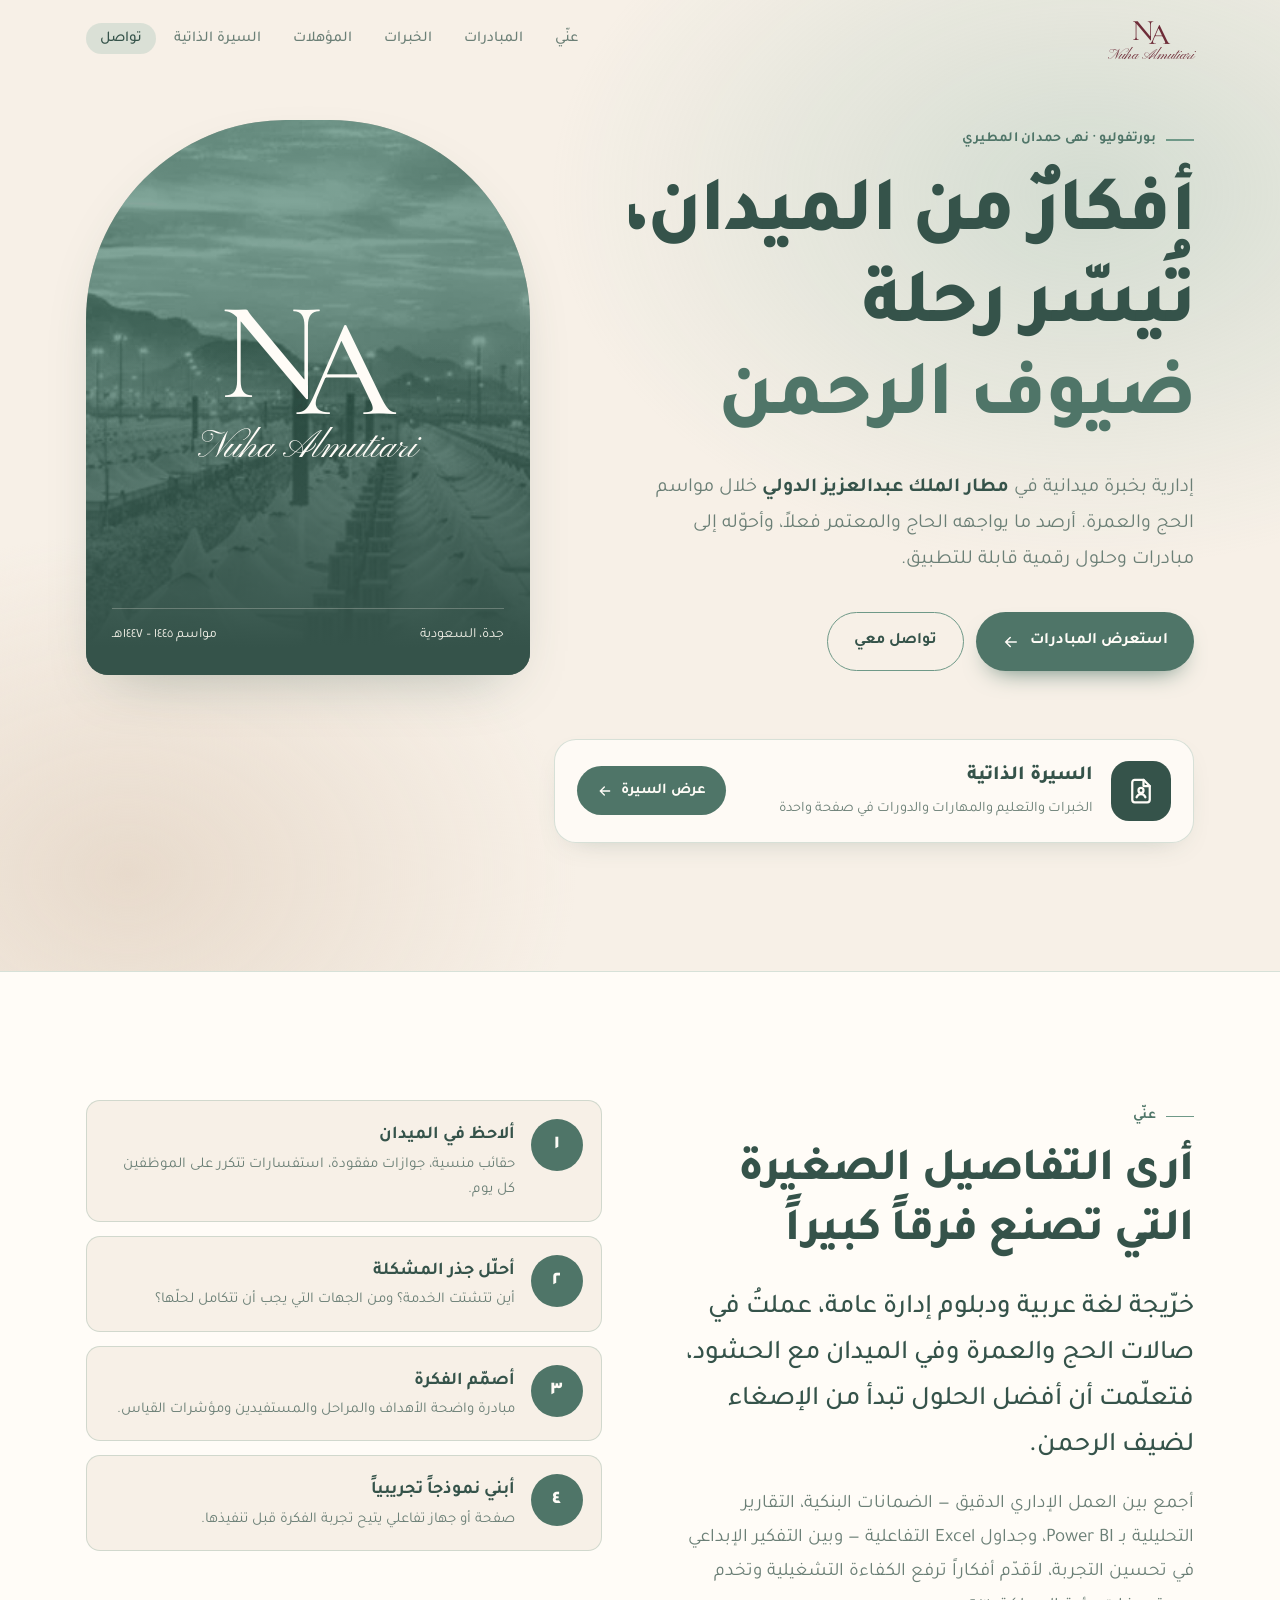
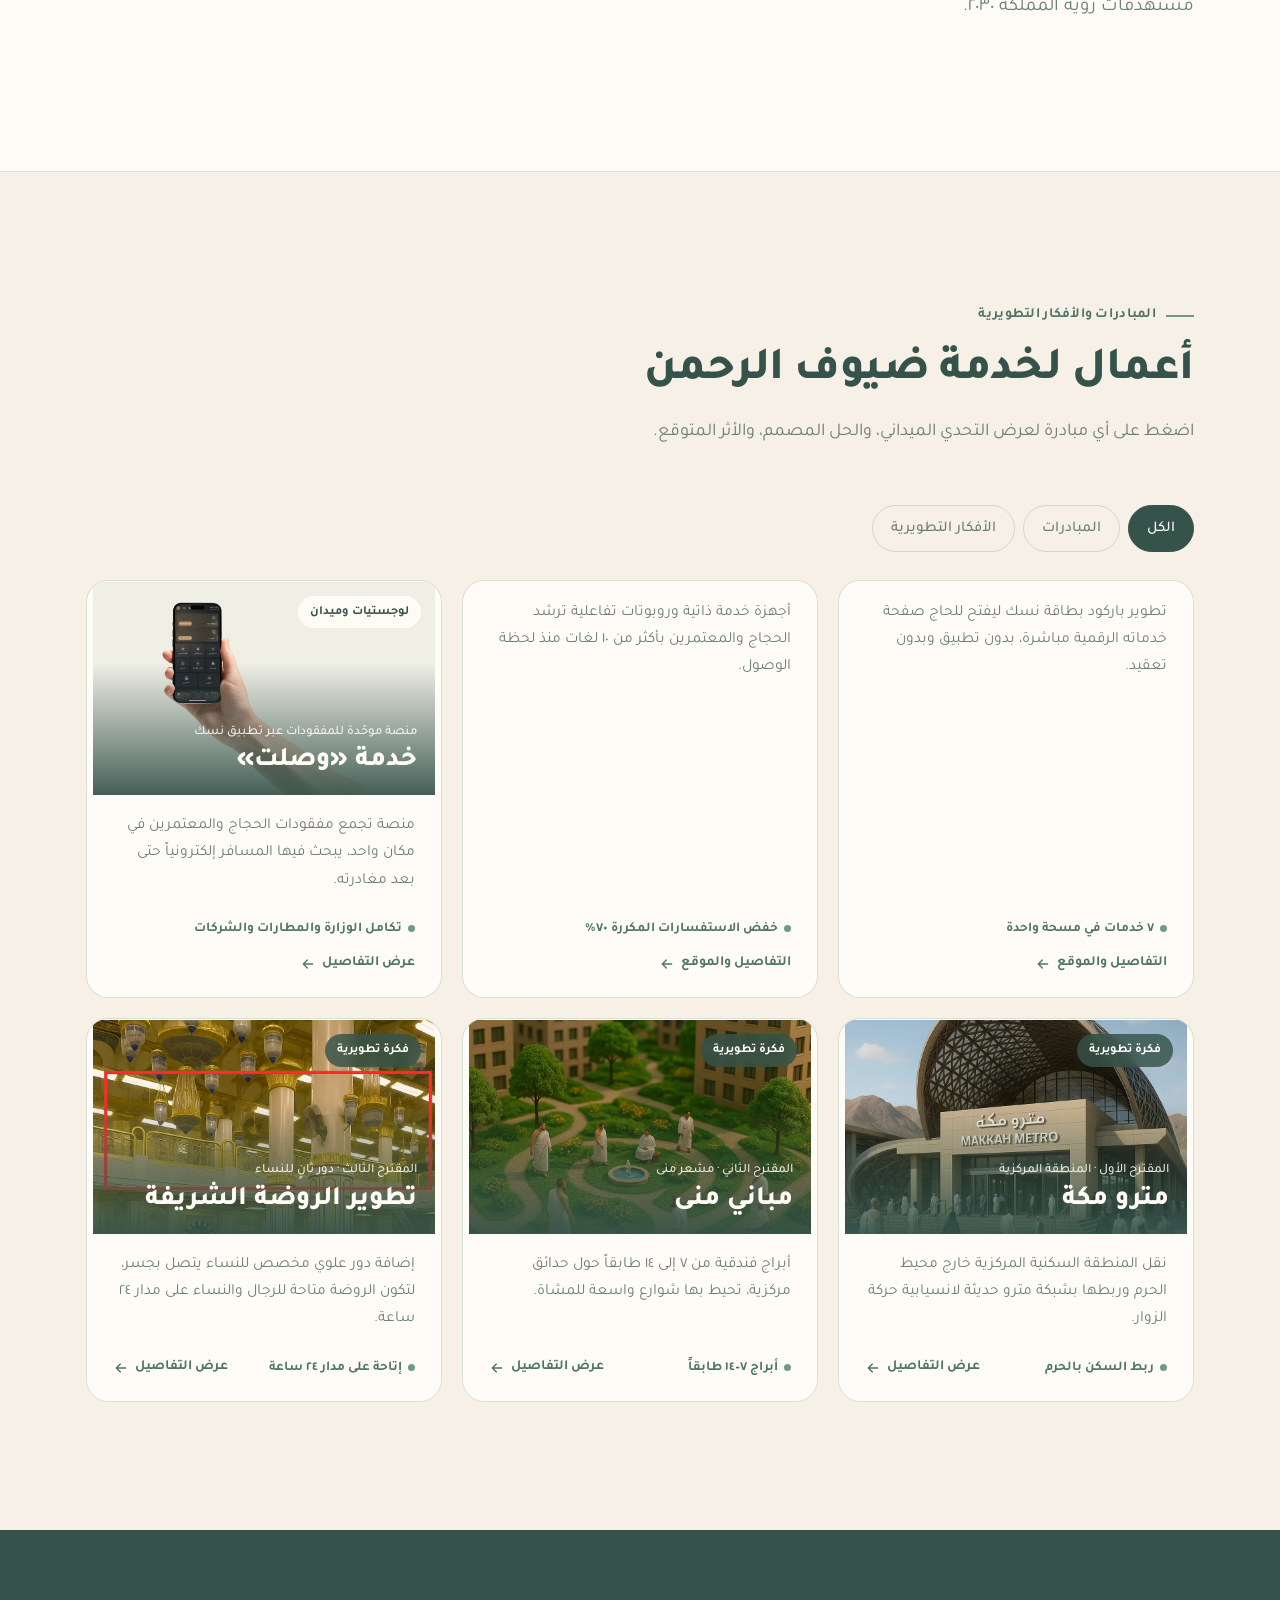
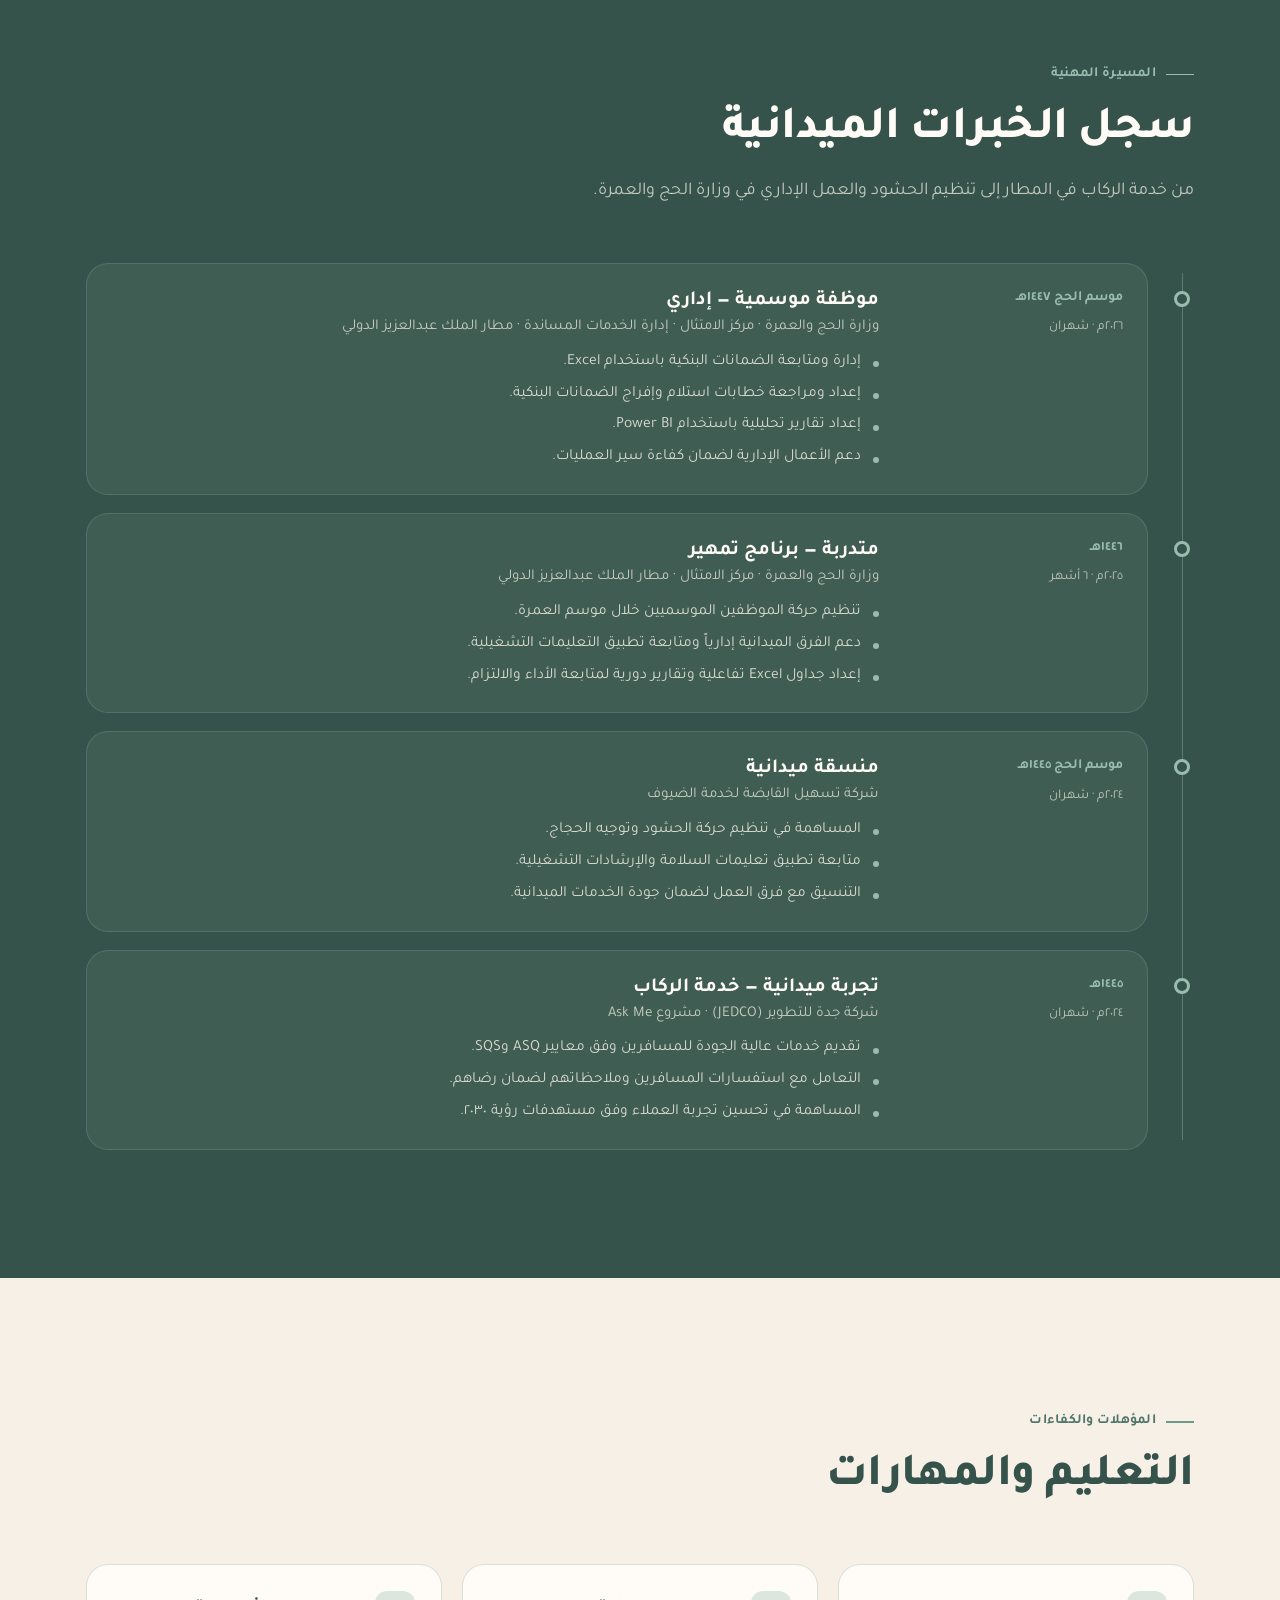
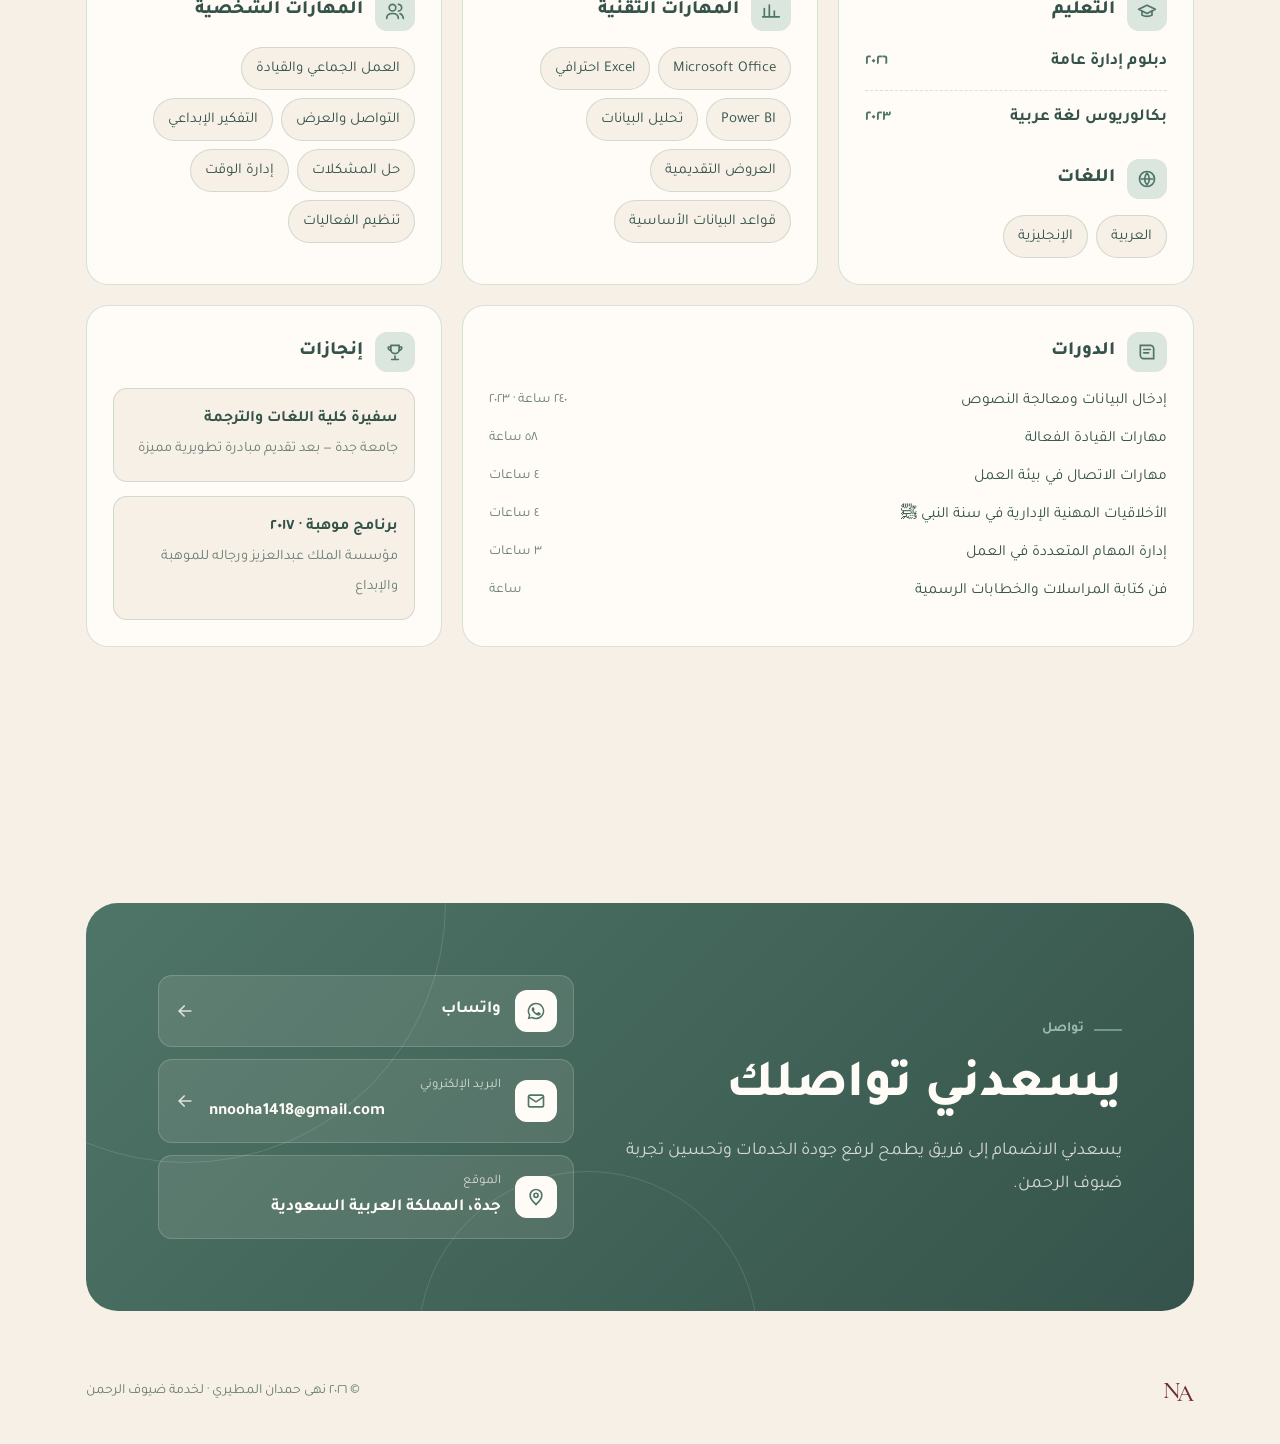
==== index.html @ b0d6a56a "إضافة البورتفوليو" ====
<!DOCTYPE html>
<html lang="ar" dir="rtl">
<head>
<meta charset="utf-8">
<meta name="viewport" content="width=device-width, initial-scale=1">
<title>نهى المطيري | مبادرات وأفكار لخدمة ضيوف الرحمن</title>
<meta name="description" content="بورتفوليو نهى حمدان المطيري: مبادرات تيسير ووافي ووصلت، وأفكار تطويرية لمترو مكة ومباني منى والروضة الشريفة.">
<meta name="theme-color" content="#35534A">
<link rel="preconnect" href="https://fonts.googleapis.com"><link rel="preconnect" href="https://fonts.gstatic.com" crossorigin>
<link rel="stylesheet" href="https://fonts.googleapis.com/css2?family=Tajawal:wght@400;500;700;800&family=Cormorant+Garamond:wght@500&family=Pinyon+Script&display=swap">
<link rel="stylesheet" href="css/style.css">
</head>
<body>

<!-- ============ الشريط العلوي ============ -->
<header class="nav" id="nav">
  <div class="wrap">
    <a href="#top" class="logo" aria-label="نهى المطيري — الرئيسية"><span class="mark"><span>N</span><span>A</span></span><span class="name">Nuha Almutiari</span></a>
    <ul id="menu">
      <li><a href="#about">عنّي</a></li>
      <li><a href="#work">المبادرات</a></li>
      <li><a href="#experience">الخبرات</a></li>
      <li><a href="#skills">المؤهلات</a></li>
      <li><a href="cv/index.html">السيرة الذاتية</a></li>
      <li><a href="#contact">تواصل</a></li>
    </ul>
    <button class="menu-btn" id="menuBtn" aria-label="القائمة" aria-expanded="false"><span></span><span></span><span></span></button>
  </div>
</header>

<main id="top">
<!-- ============ الواجهة ============ -->
<section class="hero">
  <div class="wrap">
    <div class="hero-grid">
      <div class="reveal">
        <span class="eyebrow">بورتفوليو · نهى حمدان المطيري</span>
        <h1>أفكارٌ من الميدان،<br>تُيسّر رحلة <em>ضيوف الرحمن</em></h1>
        <p class="lead">إدارية بخبرة ميدانية في <b>مطار الملك عبدالعزيز الدولي</b> خلال مواسم الحج والعمرة. أرصد ما يواجهه الحاج والمعتمر فعلاً، وأحوّله إلى مبادرات وحلول رقمية قابلة للتطبيق.</p>
        <div class="hero-ctas">
          <a href="#work" class="btn btn-primary">استعرض المبادرات
            <svg viewBox="0 0 24 24" fill="none" stroke="currentColor" stroke-width="2" stroke-linecap="round"><path d="M19 12H5M11 6l-6 6 6 6"/></svg></a>
          <a href="#contact" class="btn btn-ghost">تواصل معي</a>
        </div>
      </div>
      <div class="hero-card reveal">
        <img src="img/mina-tents.webp" alt="" aria-hidden="true">
        <div class="logo"><span class="mark"><span>N</span><span>A</span></span><span class="name">Nuha Almutiari</span></div>
        <div class="cap"><span>جدة، السعودية</span><span>مواسم ١٤٤٥ – ١٤٤٧هـ</span></div>
      </div>
    </div>
    <a class="cv-card reveal" href="cv/index.html">
      <span class="cv-ic"><svg viewBox="0 0 24 24" fill="none" stroke="currentColor" stroke-width="1.8" stroke-linecap="round" stroke-linejoin="round" aria-hidden="true"><path d="M14 3H7a2 2 0 0 0-2 2v14a2 2 0 0 0 2 2h10a2 2 0 0 0 2-2V8Z"/><path d="M14 3v5h5"/><circle cx="12" cy="11.5" r="2"/><path d="M8.5 17c.6-1.6 1.9-2.5 3.5-2.5s2.9.9 3.5 2.5"/></svg></span>
      <span class="cv-txt"><b>السيرة الذاتية</b><small>الخبرات والتعليم والمهارات والدورات في صفحة واحدة</small></span>
      <span class="cv-go">عرض السيرة <svg viewBox="0 0 24 24" fill="none" stroke="currentColor" stroke-width="2" stroke-linecap="round"><path d="M19 12H5M11 6l-6 6 6 6"/></svg></span>
    </a>
</div>
  </div>
</section>

<!-- ============ عنّي ============ -->
<section class="about" id="about">
  <div class="wrap about-grid">
    <div class="reveal">
      <span class="eyebrow">عنّي</span>
      <div class="sec-head" style="margin-bottom:24px"><h2>أرى التفاصيل الصغيرة التي تصنع فرقاً كبيراً</h2></div>
      <div class="about-text">
        <p>خرّيجة لغة عربية ودبلوم إدارة عامة، عملتُ في صالات الحج والعمرة وفي الميدان مع الحشود، فتعلّمت أن أفضل الحلول تبدأ من الإصغاء لضيف الرحمن.</p>
        <p>أجمع بين العمل الإداري الدقيق — الضمانات البنكية، التقارير التحليلية بـ Power BI، وجداول Excel التفاعلية — وبين التفكير الإبداعي في تحسين التجربة، لأقدّم أفكاراً ترفع الكفاءة التشغيلية وتخدم مستهدفات رؤية المملكة ٢٠٣٠.</p>
      </div>
    </div>
    <ol class="method reveal">
      <li><div><h4>ألاحظ في الميدان</h4><p>حقائب منسية، جوازات مفقودة، استفسارات تتكرر على الموظفين كل يوم.</p></div></li>
      <li><div><h4>أحلّل جذر المشكلة</h4><p>أين تتشتت الخدمة؟ ومن الجهات التي يجب أن تتكامل لحلّها؟</p></div></li>
      <li><div><h4>أصمّم الفكرة</h4><p>مبادرة واضحة الأهداف والمراحل والمستفيدين ومؤشرات القياس.</p></div></li>
      <li><div><h4>أبني نموذجاً تجريبياً</h4><p>صفحة أو جهاز تفاعلي يتيح تجربة الفكرة قبل تنفيذها.</p></div></li>
    </ol>
  </div>
</section>

<!-- ============ المبادرات والأفكار ============ -->
<section id="work">
  <div class="wrap">
    <div class="sec-head reveal">
      <span class="eyebrow">المبادرات والأفكار التطويرية</span>
      <h2>أعمال لخدمة ضيوف الرحمن</h2>
      <p>اضغط على أي مبادرة لعرض التحدي الميداني، والحل المصمم، والأثر المتوقع.</p>
    </div>
    <div class="filters reveal" role="group" aria-label="تصفية الأعمال">
      <button aria-pressed="true" data-f="all">الكل</button>
      <button aria-pressed="false" data-f="init">المبادرات</button>
      <button aria-pressed="false" data-f="idea">الأفكار التطويرية</button>
    </div>
    <div class="projects" id="projects"></div>
  </div>
</section>

<!-- ============ الخبرات ============ -->
<section class="exp" id="experience">
  <div class="wrap">
    <div class="sec-head reveal">
      <span class="eyebrow">المسيرة المهنية</span>
      <h2>سجل الخبرات الميدانية</h2>
      <p>من خدمة الركاب في المطار إلى تنظيم الحشود والعمل الإداري في وزارة الحج والعمرة.</p>
    </div>
    <ol class="timeline">
      <li class="reveal"><div class="t-card">
        <div class="t-when">موسم الحج ١٤٤٧هـ<small>٢٠٢٦م · شهران</small></div>
        <div><h3>موظفة موسمية — إداري<small>وزارة الحج والعمرة · مركز الامتثال · إدارة الخدمات المساندة · مطار الملك عبدالعزيز الدولي</small></h3>
        <ul><li>إدارة ومتابعة الضمانات البنكية باستخدام Excel.</li><li>إعداد ومراجعة خطابات استلام وإفراج الضمانات البنكية.</li><li>إعداد تقارير تحليلية باستخدام Power BI.</li><li>دعم الأعمال الإدارية لضمان كفاءة سير العمليات.</li></ul></div>
      </div></li>
      <li class="reveal"><div class="t-card">
        <div class="t-when">١٤٤٦هـ<small>٢٠٢٥م · ٦ أشهر</small></div>
        <div><h3>متدربة — برنامج تمهير<small>وزارة الحج والعمرة · مركز الامتثال · مطار الملك عبدالعزيز الدولي</small></h3>
        <ul><li>تنظيم حركة الموظفين الموسميين خلال موسم العمرة.</li><li>دعم الفرق الميدانية إدارياً ومتابعة تطبيق التعليمات التشغيلية.</li><li>إعداد جداول Excel تفاعلية وتقارير دورية لمتابعة الأداء والالتزام.</li></ul></div>
      </div></li>
      <li class="reveal"><div class="t-card">
        <div class="t-when">موسم الحج ١٤٤٥هـ<small>٢٠٢٤م · شهران</small></div>
        <div><h3>منسقة ميدانية<small>شركة تسهيل القابضة لخدمة الضيوف</small></h3>
        <ul><li>المساهمة في تنظيم حركة الحشود وتوجيه الحجاج.</li><li>متابعة تطبيق تعليمات السلامة والإرشادات التشغيلية.</li><li>التنسيق مع فرق العمل لضمان جودة الخدمات الميدانية.</li></ul></div>
      </div></li>
      <li class="reveal"><div class="t-card">
        <div class="t-when">١٤٤٥هـ<small>٢٠٢٤م · شهران</small></div>
        <div><h3>تجربة ميدانية — خدمة الركاب<small>شركة جدة للتطوير (JEDCO) · مشروع Ask Me</small></h3>
        <ul><li>تقديم خدمات عالية الجودة للمسافرين وفق معايير ASQ وSQS.</li><li>التعامل مع استفسارات المسافرين وملاحظاتهم لضمان رضاهم.</li><li>المساهمة في تحسين تجربة العملاء وفق مستهدفات رؤية ٢٠٣٠.</li></ul></div>
      </div></li>
    </ol>
  </div>
</section>

<!-- ============ المؤهلات ============ -->
<section id="skills">
  <div class="wrap">
    <div class="sec-head reveal">
      <span class="eyebrow">المؤهلات والكفاءات</span>
      <h2>التعليم والمهارات</h2>
    </div>
    <div class="skills-grid">
      <div class="panel reveal">
        <h3><span class="ic"><svg viewBox="0 0 24 24" fill="none" stroke="currentColor" stroke-width="2" stroke-linecap="round" stroke-linejoin="round"><path d="M22 10 12 5 2 10l10 5 10-5Z"/><path d="M6 12v5c3 2 9 2 12 0v-5"/></svg></span>التعليم</h3>
        <div class="edu">
          <div><b>دبلوم إدارة عامة</b><span>٢٠٢٦</span></div>
          <div><b>بكالوريوس لغة عربية</b><span>٢٠٢٣</span></div>
        </div>
        <h3 style="margin-top:26px"><span class="ic"><svg viewBox="0 0 24 24" fill="none" stroke="currentColor" stroke-width="2" stroke-linecap="round"><path d="M5 12h14M12 5a10 10 0 0 1 0 14M12 5a10 10 0 0 0 0 14"/><circle cx="12" cy="12" r="9"/></svg></span>اللغات</h3>
        <div class="tags"><span>العربية</span><span>الإنجليزية</span></div>
      </div>
      <div class="panel reveal">
        <h3><span class="ic"><svg viewBox="0 0 24 24" fill="none" stroke="currentColor" stroke-width="2" stroke-linecap="round"><path d="M4 19V9M10 19V5M16 19v-7M22 19H2"/></svg></span>المهارات التقنية</h3>
        <div class="tags"><span>Microsoft Office</span><span>Excel احترافي</span><span>Power BI</span><span>تحليل البيانات</span><span>العروض التقديمية</span><span>قواعد البيانات الأساسية</span></div>
      </div>
      <div class="panel reveal">
        <h3><span class="ic"><svg viewBox="0 0 24 24" fill="none" stroke="currentColor" stroke-width="2" stroke-linecap="round"><circle cx="9" cy="8" r="4"/><path d="M2 21c0-4 3-6 7-6s7 2 7 6M16 4a4 4 0 0 1 0 8M22 21c0-3-2-5-4-6"/></svg></span>المهارات الشخصية</h3>
        <div class="tags"><span>العمل الجماعي والقيادة</span><span>التواصل والعرض</span><span>التفكير الإبداعي</span><span>حل المشكلات</span><span>إدارة الوقت</span><span>تنظيم الفعاليات</span></div>
      </div>
      <div class="panel wide reveal">
        <h3><span class="ic"><svg viewBox="0 0 24 24" fill="none" stroke="currentColor" stroke-width="2" stroke-linecap="round"><path d="M4 4h12a4 4 0 0 1 4 4v12H8a4 4 0 0 1-4-4Z"/><path d="M8 9h8M8 13h6"/></svg></span>الدورات</h3>
        <ul class="courses">
          <li>إدخال البيانات ومعالجة النصوص<span>٢٤٠ ساعة · ٢٠٢٣</span></li>
          <li>مهارات القيادة الفعالة<span>٥٨ ساعة</span></li>
          <li>مهارات الاتصال في بيئة العمل<span>٤ ساعات</span></li>
          <li>الأخلاقيات المهنية الإدارية في سنة النبي ﷺ<span>٤ ساعات</span></li>
          <li>إدارة المهام المتعددة في العمل<span>٣ ساعات</span></li>
          <li>فن كتابة المراسلات والخطابات الرسمية<span>ساعة</span></li>
        </ul>
      </div>
      <div class="panel reveal">
        <h3><span class="ic"><svg viewBox="0 0 24 24" fill="none" stroke="currentColor" stroke-width="2" stroke-linecap="round" stroke-linejoin="round"><path d="M8 21h8M12 17v4M7 4h10v5a5 5 0 0 1-10 0Z"/><path d="M7 6H4a3 3 0 0 0 3 4M17 6h3a3 3 0 0 1-3 4"/></svg></span>إنجازات</h3>
        <div class="achv" style="grid-template-columns:1fr">
          <div><b>سفيرة كلية اللغات والترجمة</b><span>جامعة جدة — بعد تقديم مبادرة تطويرية مميزة</span></div>
          <div><b>برنامج موهبة · ٢٠١٧</b><span>مؤسسة الملك عبدالعزيز ورجاله للموهبة والإبداع</span></div>
        </div>
      </div>
    </div>
  </div>
</section>

<!-- ============ تواصل ============ -->
<section class="contact" id="contact">
  <div class="wrap">
    <div class="contact-card reveal">
      <span class="ring" style="width:520px;height:520px;top:-260px;left:-160px"></span>
      <span class="ring" style="width:340px;height:340px;bottom:-200px;left:30%"></span>
      <div style="position:relative;z-index:2">
        <span class="eyebrow" style="color:var(--green-300)">تواصل</span>
        <h2 style="margin-top:12px">يسعدني تواصلك</h2>
        <p>يسعدني الانضمام إلى فريق يطمح لرفع جودة الخدمات وتحسين تجربة ضيوف الرحمن.</p>
      </div>
      <div class="c-items">
        <a class="c-item" href="https://wa.me/966541415710?text=%D8%A7%D9%84%D8%B3%D9%84%D8%A7%D9%85%20%D8%B9%D9%84%D9%8A%D9%83%D9%85%20%D9%86%D9%87%D9%89%D8%8C%20%D8%B4%D9%81%D8%AA%20%D9%85%D9%88%D9%82%D8%B9%D9%83%20%D9%88%D8%A3%D8%AD%D8%A8%20%D8%A3%D8%AA%D9%88%D8%A7%D8%B5%D9%84%20%D9%85%D8%B9%D9%83" target="_blank" rel="noopener" aria-label="تواصل عبر واتساب">
          <span class="ic"><svg viewBox="0 0 24 24" fill="currentColor" aria-hidden="true"><path d="M12 2a10 10 0 0 0-8.6 15.1L2 22l5-1.3A10 10 0 1 0 12 2Zm0 18.2a8.2 8.2 0 0 1-4.2-1.2l-.3-.2-3 .8.8-2.9-.2-.3A8.2 8.2 0 1 1 12 20.2Zm4.5-6.1c-.2-.1-1.5-.7-1.7-.8s-.4-.1-.6.1-.7.8-.8 1-.3.2-.5.1a6.7 6.7 0 0 1-3.3-2.9c-.3-.4.2-.4.7-1.4a.5.5 0 0 0 0-.4l-.8-1.9c-.2-.5-.4-.4-.6-.4h-.5a1 1 0 0 0-.7.3 3 3 0 0 0-.9 2.2 5.2 5.2 0 0 0 1.1 2.7 11.9 11.9 0 0 0 4.6 4c1.7.7 2.3.8 3.2.6a2.7 2.7 0 0 0 1.8-1.2 2.2 2.2 0 0 0 .1-1.3c0-.1-.2-.2-.5-.3Z"/></svg></span>
          <div><b>واتساب</b></div>
          <svg class="c-arrow" viewBox="0 0 24 24" fill="none" stroke="currentColor" stroke-width="2" stroke-linecap="round" aria-hidden="true"><path d="M19 12H5M11 6l-6 6 6 6"/></svg>
        </a>
        <a class="c-item" href="https://mail.google.com/mail/?view=cm&amp;fs=1&amp;to=nnooha1418@gmail.com&amp;su=%D8%AA%D9%88%D8%A7%D8%B5%D9%84%20%D9%85%D9%86%20%D9%85%D9%88%D9%82%D8%B9%D9%83%20%D8%A7%D9%84%D8%B4%D8%AE%D8%B5%D9%8A" target="_blank" rel="noopener" aria-label="مراسلة عبر Gmail">
          <span class="ic"><svg viewBox="0 0 24 24" fill="none" stroke="currentColor" stroke-width="2"><rect x="3" y="5" width="18" height="14" rx="2"/><path d="m3 7 9 6 9-6"/></svg></span>
          <div><small>البريد الإلكتروني</small><b>nnooha1418@gmail.com</b></div>
          <svg class="c-arrow" viewBox="0 0 24 24" fill="none" stroke="currentColor" stroke-width="2" stroke-linecap="round" aria-hidden="true"><path d="M19 12H5M11 6l-6 6 6 6"/></svg>
        </a>
        <div class="c-item">
          <span class="ic"><svg viewBox="0 0 24 24" fill="none" stroke="currentColor" stroke-width="2"><path d="M12 21s-7-6-7-11a7 7 0 0 1 14 0c0 5-7 11-7 11Z"/><circle cx="12" cy="10" r="2.5"/></svg></span>
          <div><small>الموقع</small><b>جدة، المملكة العربية السعودية</b></div>
        </div>
      </div>
    </div>
  </div>
</section>
</main>

<footer>
  <div class="wrap">
    <a href="#top" class="logo"><span class="mark" style="font-size:24px"><span>N</span><span>A</span></span></a>
    <span>© ٢٠٢٦ نهى حمدان المطيري · لخدمة ضيوف الرحمن</span>
  </div>
</footer>

<!-- ============ نافذة تفاصيل المبادرة ============ -->
<dialog class="case" id="case" aria-labelledby="caseTitle"><div class="case-scroll" id="caseInner"></div></dialog>
<div class="toast" id="toast" role="status"></div>

<script>
/* =========================================================
   روابط مواقع المبادرات — ضعي الرابط بين علامتي التنصيص
   ليظهر زر «زيارة الموقع» داخل نافذة المبادرة.
   ========================================================= */
const SITE_LINKS = {
  taiseer: "taiseer/index.html",   // موقع تيسير الكامل (داخل نفس الموقع)
  wafi:    "wafi/index.html",      // موقع وافي الكامل بالجهاز التفاعلي
  wasalt:  ""
};

/* رسوم مرسومة بالكود */

const ART = {
  taiseer:()=>`<div class="art art-taiseer"><img class="brand-logo" src="img/taiseer-logo-light.png" alt="شعار تيسير"></div>`,
  wafi:()=>`<div class="art art-wafi"><img class="brand-logo round" src="img/wafi-logo.webp" alt="شعار وافي"></div>`
};

/* =========================================================
   بيانات المبادرات والأفكار
   ========================================================= */
const PROJECTS = [
 {id:"taiseer",type:"init",tag:"تحوّل رقمي",big:true,title:"مبادرة «تيسير»",sub:"باركود واحد لكل خدمات الحاج",
  desc:"تطوير باركود بطاقة نسك ليفتح للحاج صفحة خدماته الرقمية مباشرة، بدون تطبيق وبدون تعقيد.",
  metric:"٧ خدمات في مسحة واحدة",art:"taiseer",
  challenge:"خدمات الحاج الرقمية متفرّقة بين تطبيقات وأرقام وجهات مختلفة، فيصعب عليه — خاصة كبار السن ومن لا يجيد التقنية — الوصول إلى المساعدة لحظة الحاجة.",
  solution:"توظيف الباركود الموجود أصلاً على بطاقة نسك: يوجّه الحاج كاميرا جواله نحوه فتفتح صفحة خدمات بعدة لغات تضم البلاغ الطبي، وتتبّع الأمتعة، وخدمة «أنا تائه» وغيرها.",
  impact:"وصول فوري للخدمات من بطاقة يحملها كل حاج، وتقليل الحاجة لتنزيل التطبيقات أو حفظ الأرقام، واستجابة أسرع في الحالات الطارئة.",
  list:[["بوابة ضيوف الرحمن","بيانات الحاج وخدماته في مكان واحد"],["نداء إسعاف وبلاغ طبي","طلب المساعدة الطبية بضغطة واحدة"],["تتبّع الأمتعة","متابعة الأمتعة أثناء الرحلة"],["المحادثة الفورية","تواصل مباشر للاستفسار والمساندة"],["تمديد التأشيرة","للحالات الطارئة بإجراء مبسّط"],["شراء الأضحية","إتمام الطلب من نفس الصفحة"],["أنا تائه","المساعدة عند الابتعاد عن المجموعة"]],
  listTitle:"الخدمات",
  steps:[["يمسح الباركود","على بطاقة نسك، يكفي توجيه الكاميرا نحوه."],["تظهر له الخدمات","صفحة خدمات رقمية بعدة لغات."],["يُنجز بدون تعقيد","بلاغ، تتبّع أمتعة، محادثة فورية والمزيد."]]},

 {id:"wafi",type:"init",tag:"ذكاء اصطناعي وأتمتة",big:true,title:"مبادرة «وافي»",sub:"روبوت وخدمة ذاتية · صالات مطار الملك عبدالعزيز",
  desc:"أجهزة خدمة ذاتية وروبوتات تفاعلية ترشد الحجاج والمعتمرين بأكثر من ١٠ لغات منذ لحظة الوصول.",
  metric:"خفض الاستفسارات المكررة ٧٠٪",art:"wafi",
  challenge:"تتكرر على موظفي الصالات الاستفسارات نفسها يومياً — مواقع المصليات واستلام الأمتعة والنقل إلى مكة والمدينة — بلغات متعددة، مما يضغط على الكوادر ويبطئ الاستجابة.",
  solution:"روبوتات ذكية وأجهزة خدمة ذاتية متعددة اللغات تقرأ رمز QR، وتقدم الإرشاد الديني والمساعدة الطبية وأوقات الصلاة والفتاوى، وتدعم ذوي الهمم، مع تكامل مع تطبيق نسك وبطاقة نسك.",
  impact:"انخفاض متوقع في الاستفسارات المكررة الموجهة للموظفين بنسبة ٧٠٪، ورفع رضا الزوار إلى أكثر من ٩٠٪، وخدمة متواصلة على مدار الساعة.",
  kpis:[["٧٠٪","انخفاض الاستفسارات المكررة"],["+٩٠٪","رضا الزوار المستهدف"],["+١٠","لغات مدعومة"],["٢٤/٧","خدمة متواصلة"]],
  list:[["الإرشاد الديني","خطوات العمرة والحج، المواقيت والأدعية"],["المساعدة الطبية","دليل العيادات وطلب مساعدة عاجلة"],["المواقع المهمة","المصليات، الأمتعة، قطار الحرمين"],["أوقات الصلاة","محدّثة حسب الموقع والتاريخ"],["الفتاوى","إجابات موثقة وتواصل مع المفتين"],["دعم ذوي الهمم","كراسٍ متحركة ولغة إشارة وقراءة صوتية"]],
  listTitle:"خدمات الجهاز",
  steps:[["الدراسة والتخطيط","حصر الاحتياج الفعلي في صالة ١."],["التصميم والتطوير","واجهات متعددة اللغات وبرمجة الردود الذكية."],["التجريب والتقييم","نموذج أولي وتشغيل تجريبي وجمع الملاحظات."],["الإطلاق والتشغيل","تدشين رسمي ونشر الأجهزة والدعم الفني."],["التوسع","محطات قطار الحرمين والفنادق وساحات الحرم."]]},

 {id:"wasalt",type:"init",tag:"لوجستيات وميدان",big:false,title:"خدمة «وصلت»",sub:"منصة موحّدة للمفقودات عبر تطبيق نسك",
  desc:"منصة تجمع مفقودات الحجاج والمعتمرين في مكان واحد، يبحث فيها المسافر إلكترونياً حتى بعد مغادرته.",
  metric:"تكامل الوزارة والمطارات والشركات",img:"img/wasalt-hand.webp",imgFit:"contain",
  challenge:"من واقع العمل في صالات المطار لموسمي ١٤٤٥–١٤٤٧هـ: معتمر يكتشف في المطار أنه نسي أمتعته في مكة، وحقائب تُنزَل في فندق خاطئ عند تفويج الحافلات، وجوازات تضيع عند الوصول أو المغادرة.",
  solution:"منصة موحّدة (شاشة عرض للتعرّف على المفقودات عن بُعد) تجمع وزارة الحج والعمرة والشركات المشغلة للمطارات، مرتبطة بخدمة «وصلت» في تطبيق نسك مع أيقونات للأجهزة والجوازات والحقائب والتائهين وبلاغ نسك عناية.",
  impact:"تقليل الخسائر المادية والزمنية على ضيف الرحمن، وتجنّب فوات الرحلات، وتمكين المسافر من استعادة مفقوداته عبر مكاتب شؤون الحج أو شركات العمرة حتى بعد عودته لبلده.",
  list:[["أيقونة المفقودات","ضمن واجهة خدمات نسك بشكل واضح"],["تصنيفات المفقودات","أجهزة، جوازات، حقائب، أوراق وغيرها"],["خدمة التائهين","تحديد موقع الحاج في المشاعر المقدسة"],["بلاغ نسك عناية","ربط البلاغ بالجهة المختصة مباشرة"]],
  listTitle:"مكونات الخدمة",
  gallery:[["img/wasalt-ui.webp","نموذج مبسّط لواجهة الخدمة"]]},

 {id:"metro",type:"idea",tag:"فكرة تطويرية",title:"مترو مكة",sub:"المقترح الأول · المنطقة المركزية",
  desc:"نقل المنطقة السكنية المركزية خارج محيط الحرم وربطها بشبكة مترو حديثة لانسيابية حركة الزوار.",
  metric:"ربط السكن بالحرم",img:"img/metro-station.webp",
  challenge:"تكدّس المنطقة المركزية المحيطة بالحرم بالمباني والحركة يضيّق المساحة المتاحة لتنقّل الحجاج والمعتمرين، ويصعّب إدارة الحشود في أوقات الذروة.",
  solution:"تخصيص منطقة سكنية مركزية على بُعد عدة كيلومترات من الحرم، بمبانٍ شاهقة عالية الجودة وخدمات متكاملة ومواقف واسعة، تربطها بالحرم شبكة مترو حديثة.",
  impact:"مساحة أكبر حول الحرم لدخول الزوار وخروجهم بانسيابية، وتحسين كفاءة إدارة الكثافة، ووصول سهل ومريح لقاصدي الصلوات.",
  gallery:[["img/metro-station.webp","تصوّر لمحطة مترو مكة"],["img/metro-map.webp","تصوّر لمسار المترو حول الحرم"]]},

 {id:"mina",type:"idea",tag:"فكرة تطويرية",title:"مباني منى",sub:"المقترح الثاني · مشعر منى",
  desc:"أبراج فندقية من ٧ إلى ١٤ طابقاً حول حدائق مركزية، تحيط بها شوارع واسعة للمشاة.",
  metric:"أبراج ٧–١٤ طابقاً",img:"img/mina-garden.webp",
  challenge:"الحاجة إلى بيئة إقامة أكثر راحة وتنظيماً لضيوف الرحمن في مشعر منى أثناء أداء المناسك، مع سهولة حركة المشاة.",
  solution:"إنشاء مبانٍ فندقية على شكل أبراج من سبعة إلى أربعة عشر طابقاً، كل أربعة مبانٍ حول حديقة مركزية، تحيط بها شوارع واسعة تسهّل التنقل.",
  impact:"بيئة مريحة ومنظمة للحجاج، وحركة أسهل للمشاة، ومساحات خضراء تخفف من الازدحام وحرارة المكان.",
  gallery:[["img/mina-plan.webp","مخطط توزيع الأبراج والحدائق"],["img/mina-garden.webp","تصوّر الحديقة المركزية"],["img/mina-tower.webp","تصوّر البرج الفندقي","contain"]]},

 {id:"rawdah",type:"idea",tag:"فكرة تطويرية",title:"تطوير الروضة الشريفة",sub:"المقترح الثالث · دور ثانٍ للنساء",
  desc:"إضافة دور علوي مخصص للنساء يتصل بجسر، لتكون الروضة متاحة للرجال والنساء على مدار ٢٤ ساعة.",
  metric:"إتاحة على مدار ٢٤ ساعة",img:"img/rawdah.webp",
  challenge:"محدودية أوقات زيارة الروضة الشريفة وتقسيمها بين الرجال والنساء يحدّ من عدد الزائرين الذين يتمكنون من الصلاة فيها.",
  solution:"بناء دور ثانٍ مخصص للنساء يتصل بجسر يضمن عدم الاختلاط، مع بقاء الدور الأرضي للرجال، ليكون المكان متاحاً للجميع في آنٍ واحد على مدار الساعة.",
  impact:"زيادة ملحوظة في السعة الاستيعابية، وتمكين عدد أكبر من الزائرين من الاستفادة الكاملة، بما يعزز جودة التجربة ويخدم المقاصد الشرعية والروحية للزيارة.",
  gallery:[["img/rawdah.webp","تصميم تخيلي للدور الثاني في الروضة الشريفة"]]}
];

const IC = {
  ch:'<svg viewBox="0 0 24 24" fill="none" stroke="currentColor" stroke-width="2" stroke-linecap="round"><circle cx="12" cy="12" r="9"/><path d="M12 7v6M12 16.5v.5"/></svg>',
  so:'<svg viewBox="0 0 24 24" fill="none" stroke="currentColor" stroke-width="2" stroke-linecap="round"><path d="M9 18h6M10 21h4M12 3a6 6 0 0 0-4 10.5c.8.8 1 1.5 1 2.5h6c0-1 .2-1.7 1-2.5A6 6 0 0 0 12 3Z"/></svg>',
  im:'<svg viewBox="0 0 24 24" fill="none" stroke="currentColor" stroke-width="2" stroke-linecap="round"><path d="M3 17l6-6 4 4 8-8M15 7h6v6"/></svg>',
  arrow:'<svg viewBox="0 0 24 24" fill="none" stroke="currentColor" stroke-width="2" stroke-linecap="round"><path d="M19 12H5M11 6l-6 6 6 6"/></svg>',
  next:'<svg viewBox="0 0 24 24" fill="none" stroke="currentColor" stroke-width="2.2" stroke-linecap="round"><path d="m9 6 6 6-6 6"/></svg>',
  prev:'<svg viewBox="0 0 24 24" fill="none" stroke="currentColor" stroke-width="2.2" stroke-linecap="round"><path d="m15 6-6 6 6 6"/></svg>',
  x:'<svg viewBox="0 0 24 24" fill="none" stroke="currentColor" stroke-width="2.2" stroke-linecap="round"><path d="M6 6l12 12M18 6 6 18"/></svg>',
  ext:'<svg viewBox="0 0 24 24" fill="none" stroke="currentColor" stroke-width="2" stroke-linecap="round"><path d="M14 4h6v6M20 4l-9 9M18 14v5a1 1 0 0 1-1 1H5a1 1 0 0 1-1-1V7a1 1 0 0 1 1-1h5"/></svg>'
};
const visual = p => p.art ? ART[p.art]() : `<img src="${p.img}" alt="${p.title}" ${p.imgFit==='contain'?'style="object-fit:contain;background:var(--sand-light);padding:6% 0 0"':''}>`;

/* البطاقات */
const grid = document.getElementById('projects');
grid.innerHTML = PROJECTS.map((p,i)=>`
  <button class="project ${p.big?'big':''} reveal" data-type="${p.type}" data-i="${i}" aria-label="عرض تفاصيل ${p.title}">
    <div class="p-visual">${visual(p)}
      <span class="p-badge ${p.type==='idea'?'idea':''}">${p.tag}</span>
      <div class="p-title"><small>${p.sub}</small><h3>${p.title}</h3></div>
    </div>
    <div class="p-body"><p>${p.desc}</p>
      <div class="p-foot"><span class="p-metric">${p.metric}</span><span class="p-more">${SITE_LINKS[p.id]?'التفاصيل والموقع':'عرض التفاصيل'} ${IC.arrow}</span></div>
    </div>
  </button>`).join('');

/* النافذة */
const dlg = document.getElementById('case'), inner = document.getElementById('caseInner');
let cur = 0;
function openCase(i){
  cur = (i + PROJECTS.length) % PROJECTS.length;
  const p = PROJECTS[cur], link = SITE_LINKS[p.id];
  const extra = [
    p.kpis ? `<div class="case-block"><h3>مؤشرات الأثر</h3><div class="case-kpis">${p.kpis.map(k=>`<div><b>${k[0]}</b><span>${k[1]}</span></div>`).join('')}</div></div>`:'',
    p.list ? `<div class="case-block"><h3>${p.listTitle}</h3><ul class="case-list">${p.list.map(l=>`<li><b>${l[0]}</b><span>${l[1]}</span></li>`).join('')}</ul></div>`:'',
    p.steps ? `<div class="case-block"><h3>مراحل التنفيذ</h3><ol class="case-steps">${p.steps.map(s=>`<li><div><b>${s[0]}</b><span>${s[1]}</span></div></li>`).join('')}</ol></div>`:'',
    p.gallery ? `<div class="case-block"><h3>تصورات مرئية</h3><div class="case-gallery">${p.gallery.map(g=>`<figure><img src="${g[0]}" alt="${g[1]}" loading="lazy" class="${g[2]||''}"><figcaption>${g[1]}</figcaption></figure>`).join('')}</div></div>`:''
  ].join('');
  inner.innerHTML = `
    <div class="case-top">
      <div class="chips"><span class="chip on">${p.tag}</span><span class="chip">${p.type==='init'?'مبادرات ضيوف الرحمن':'أفكار تطويرية للحرمين والمشاعر'}</span></div>
      <button class="case-close" data-close aria-label="إغلاق">${IC.x}</button>
    </div>
    <div class="case-hero">${visual(p)}<div class="ttl"><h2 id="caseTitle">${p.title}</h2><p>${p.sub}</p></div></div>
    <div class="case-body">
      <div class="case-cols">
        <div><h3>${IC.ch}التحدي الميداني</h3><p>${p.challenge}</p></div>
        <div><h3>${IC.so}الحل المصمم</h3><p>${p.solution}</p></div>
        <div><h3>${IC.im}الأثر المتوقع</h3><p>${p.impact}</p></div>
      </div>
      ${extra ? `<details class="more"><summary>تفاصيل أكثر</summary>${extra}</details>`:''}
    </div>
    <div class="case-foot">
      <div class="nav-btns"><button data-step="-1">${IC.prev} السابق</button><button data-step="1">التالي ${IC.next}</button></div>
      <div class="end">${link?`<a class="btn btn-primary" href="${link}">عرض الموقع الكامل ${IC.ext}</a>`:''}<button class="btn ${link?'btn-ghost':'btn-primary'}" data-close>إغلاق</button></div>
    </div>`;
  inner.scrollTop = 0;
  if(!dlg.open) dlg.showModal();
}
grid.addEventListener('click',e=>{const c=e.target.closest('.project');if(c)openCase(+c.dataset.i)});
dlg.addEventListener('click',e=>{
  if(e.target===dlg||e.target.closest('[data-close]')) return dlg.close();
  const s=e.target.closest('[data-step]'); if(s) openCase(cur + +s.dataset.step);
});
dlg.addEventListener('keydown',e=>{if(e.key==='ArrowLeft')openCase(cur+1);if(e.key==='ArrowRight')openCase(cur-1)});

/* التصفية */
document.querySelectorAll('.filters button').forEach(b=>b.addEventListener('click',()=>{
  document.querySelectorAll('.filters button').forEach(x=>x.setAttribute('aria-pressed',x===b));
  document.querySelectorAll('.project').forEach(p=>p.classList.toggle('hide',b.dataset.f!=='all'&&p.dataset.type!==b.dataset.f));
}));

/* الشريط العلوي والقائمة */
const nav=document.getElementById('nav'),menuBtn=document.getElementById('menuBtn');
addEventListener('scroll',()=>nav.classList.toggle('scrolled',scrollY>20),{passive:true});
menuBtn.addEventListener('click',()=>{const o=nav.classList.toggle('open');menuBtn.setAttribute('aria-expanded',o)});
document.querySelectorAll('#menu a').forEach(a=>a.addEventListener('click',()=>nav.classList.remove('open')));
const links=[...document.querySelectorAll('#menu a')];
const secObs=new IntersectionObserver(es=>es.forEach(e=>{if(e.isIntersecting)links.forEach(a=>a.classList.toggle('active',a.getAttribute('href')==='#'+e.target.id))}),{rootMargin:'-45% 0px -50% 0px'});
document.querySelectorAll('section[id]').forEach(s=>secObs.observe(s));

/* الظهور التدريجي */
const rv=new IntersectionObserver(es=>es.forEach(e=>{if(e.isIntersecting){e.target.classList.add('in');rv.unobserve(e.target)}}),{threshold:.12});
document.querySelectorAll('.reveal').forEach(el=>rv.observe(el));

/* النسخ */
const toast=document.getElementById('toast');
document.querySelectorAll('[data-copy]').forEach(b=>b.addEventListener('click',async e=>{
  e.preventDefault();e.stopPropagation();
  try{await navigator.clipboard.writeText(b.dataset.copy);toast.textContent='تم النسخ ✓'}catch{toast.textContent=b.dataset.copy}
  toast.classList.add('show');setTimeout(()=>toast.classList.remove('show'),1800);
}));
</script>
</body>
</html>
---- css/style.css ----
/* =========================================================
   نهى المطيري — Portfolio
   ملف الأنماط: كل الألوان والخطوط هنا كمتغيّرات.
   غيّري القيمة هنا فيتعدّل الموقع كله.
   ========================================================= */
:root{
  /* الأساس — الأخضر */
  --green-900:#35534A;   /* أخضر داكن: النصوص والعناوين */
  --green-700:#4F7568;   /* الأخضر الأساسي: الأزرار والأيقونات */
  --green-500:#6F9988;   /* أخضر متوسط: الحدود والتحديد */
  --green-300:#98BCAE;   /* ميرمية فاتحة: التدرجات والخفيف */

  /* المساند — رملي / بيج */
  --sand:#E6D8C9;        /* رملي */
  --sand-dark:#CBBEAD;   /* بيج غامق */
  --sand-light:#F0EFE6;  /* رملي فاتح */

  /* الخلفيات */
  --ivory:#F7F0E7;       /* خلفية الموقع */
  --ivory-white:#FFFCF7; /* البطاقات */

  /* لون الشعار (من اللوقو) */
  --logo:#6E2C38;

  /* أسماء وظيفية (مبنية على ما سبق) */
  --bg:var(--ivory);
  --card:var(--ivory-white);
  --text:var(--green-900);
  --text-soft:color-mix(in srgb,var(--green-900) 72%,var(--ivory));
  --primary:var(--green-700);
  --on-primary:var(--ivory-white);
  --line:color-mix(in srgb,var(--green-500) 28%,transparent);
  --line-strong:var(--green-500);

  /* الخطوط */
  --font:"Tajawal",system-ui,sans-serif;
  --font-latin-serif:"Cormorant Garamond",Georgia,serif;
  --font-script:"Pinyon Script",cursive;

  /* المقاسات */
  --radius:22px;
  --radius-sm:14px;
  --wrap:1180px;
  --shadow:0 24px 60px -28px color-mix(in srgb,var(--green-900) 38%,transparent);
  --shadow-sm:0 10px 30px -18px color-mix(in srgb,var(--green-900) 35%,transparent);
}

*,*::before,*::after{box-sizing:border-box}
html{scroll-behavior:smooth;-webkit-text-size-adjust:100%}
@media (prefers-reduced-motion:reduce){html{scroll-behavior:auto}*{animation:none!important;transition:none!important}}
body{margin:0;font-family:var(--font);color:var(--text);background:var(--bg);line-height:1.8;font-size:17px;overflow-x:hidden}
img{max-width:100%;display:block}
a{color:inherit;text-decoration:none}
button{font:inherit;color:inherit;background:none;border:0;cursor:pointer}
h1,h2,h3,h4,p{margin:0}
:focus-visible{outline:2px solid var(--green-500);outline-offset:3px;border-radius:8px}

.wrap{max-width:var(--wrap);margin-inline:auto;padding-inline:clamp(18px,4vw,36px)}
section{padding-block:clamp(72px,10vw,128px);position:relative}

/* ---------- الشعار ---------- */
.logo{display:inline-flex;flex-direction:column;align-items:center;color:var(--logo);line-height:1}
.logo .mark{font-family:var(--font-latin-serif);font-weight:500;letter-spacing:-.18em;font-size:30px;direction:ltr;padding-inline-end:.18em}
.logo .mark span:last-child{position:relative;top:.12em}
.logo .name{white-space:nowrap;font-family:var(--font-script);font-size:15px;direction:ltr;margin-top:2px}

/* ---------- الشريط العلوي ---------- */
.nav{position:fixed;inset-inline:0;top:0;z-index:50;transition:background .3s,box-shadow .3s,padding .3s;padding-block:16px}
.nav.scrolled{background:color-mix(in srgb,var(--ivory) 86%,transparent);backdrop-filter:blur(14px);-webkit-backdrop-filter:blur(14px);box-shadow:0 1px 0 var(--line);padding-block:10px}
.nav .wrap{display:flex;align-items:center;justify-content:space-between;gap:20px}
.nav ul{display:flex;gap:4px;list-style:none;margin:0;padding:0}
.nav ul a{padding:8px 14px;border-radius:999px;font-weight:500;font-size:15px;color:var(--text-soft);transition:.2s}
.nav ul a:hover,.nav ul a.active{color:var(--text);background:color-mix(in srgb,var(--green-300) 30%,transparent)}
.menu-btn{display:none;width:44px;height:44px;border-radius:50%;border:1px solid var(--line)}
.menu-btn span{display:block;width:18px;height:2px;background:var(--text);margin:4px auto;border-radius:2px;transition:.3s}
@media (max-width:860px){
  .menu-btn{display:block}
  .nav ul{position:fixed;inset:70px 16px auto 16px;flex-direction:column;background:var(--card);border:1px solid var(--line);border-radius:var(--radius);padding:12px;box-shadow:var(--shadow);opacity:0;pointer-events:none;transform:translateY(-8px);transition:.25s}
  .nav ul a{display:block;padding:12px 16px;font-size:17px}
  .nav.open ul{opacity:1;pointer-events:auto;transform:none}
  .nav.open .menu-btn span:nth-child(1){transform:translateY(6px) rotate(45deg)}
  .nav.open .menu-btn span:nth-child(2){opacity:0}
  .nav.open .menu-btn span:nth-child(3){transform:translateY(-6px) rotate(-45deg)}
}

/* ---------- أزرار ووسوم ---------- */
.btn{display:inline-flex;align-items:center;gap:10px;padding:14px 26px;border-radius:999px;font-weight:700;font-size:16px;transition:.25s;white-space:nowrap}
.btn-primary{background:var(--primary);color:var(--on-primary);box-shadow:0 12px 26px -14px var(--green-700)}
.btn-primary:hover{background:var(--green-900);transform:translateY(-2px)}
.btn-ghost{border:1px solid var(--line-strong);color:var(--text)}
.btn-ghost:hover{background:var(--sand-light)}
.btn svg{width:18px;height:18px}
.eyebrow{display:inline-flex;align-items:center;gap:10px;font-size:14px;font-weight:700;color:var(--green-700);letter-spacing:.02em}
.eyebrow::before{content:"";width:28px;height:1.5px;background:var(--green-500)}
.chip{display:inline-block;font-size:13px;font-weight:500;padding:4px 12px;border-radius:999px;background:var(--sand-light);border:1px solid var(--line);color:var(--text-soft)}
.sec-head{max-width:640px;margin-bottom:clamp(36px,5vw,56px)}
.sec-head h2{font-size:clamp(30px,4.2vw,46px);font-weight:800;line-height:1.3;margin-top:12px;letter-spacing:-.01em}
.sec-head p{color:var(--text-soft);margin-top:14px;font-size:18px}

/* ---------- الواجهة ---------- */
.hero{min-height:100svh;display:flex;align-items:center;padding-top:120px;overflow:hidden;
  background:
    radial-gradient(60% 55% at 85% 20%,color-mix(in srgb,var(--green-300) 38%,transparent),transparent 70%),
    radial-gradient(50% 50% at 10% 90%,color-mix(in srgb,var(--sand) 90%,transparent),transparent 70%),
    var(--bg)}
.hero-grid{display:grid;grid-template-columns:1.15fr .85fr;gap:clamp(32px,5vw,72px);align-items:center}
.hero h1{font-size:clamp(40px,6.4vw,78px);line-height:1.18;font-weight:800;letter-spacing:-.02em;margin-block:18px 22px}
.hero h1 em{font-style:normal;color:var(--green-700);position:relative;white-space:nowrap}
.hero h1 em::after{content:"";position:absolute;inset-inline:0;bottom:.08em;height:.22em;background:color-mix(in srgb,var(--green-300) 55%,transparent);z-index:-1;border-radius:4px}
.hero .lead{font-size:clamp(17px,1.6vw,20px);color:var(--text-soft);max-width:560px}
.hero .lead b{color:var(--text);font-weight:700}
.hero-ctas{display:flex;gap:12px;flex-wrap:wrap;margin-top:34px}
.hero-card{position:relative;aspect-ratio:4/5;border-radius:200px 200px var(--radius) var(--radius);background:linear-gradient(170deg,var(--green-700),var(--green-900));overflow:hidden;box-shadow:var(--shadow)}
.hero-card img{position:absolute;inset:0;width:100%;height:100%;object-fit:cover;opacity:.38;mix-blend-mode:luminosity}
.hero-card::after{content:"";position:absolute;inset:0;background:linear-gradient(to top,var(--green-900) 5%,transparent 60%)}
.hero-card .logo{position:absolute;z-index:2;top:50%;left:50%;transform:translate(-50%,-62%);color:var(--ivory-white)}
.hero-card .logo .mark{font-size:clamp(90px,11vw,140px)}
.hero-card .logo .name{font-size:clamp(28px,3vw,38px);margin-top:6px}
.hero-card .cap{position:absolute;z-index:2;bottom:26px;inset-inline:26px;color:var(--sand-light);font-size:14px;display:flex;justify-content:space-between;gap:8px;border-top:1px solid color-mix(in srgb,var(--ivory) 25%,transparent);padding-top:14px}
.ring{position:absolute;border:1px solid var(--line);border-radius:50%;pointer-events:none}
.stats{display:grid;grid-template-columns:repeat(4,1fr);gap:1px;margin-top:clamp(48px,7vw,80px);background:var(--line);border:1px solid var(--line);border-radius:var(--radius);overflow:hidden}
.stat{background:color-mix(in srgb,var(--card) 80%,transparent);padding:22px 20px}
.stat b{display:block;font-size:clamp(28px,3.4vw,40px);font-weight:800;color:var(--green-700);line-height:1.2}
.stat span{font-size:14px;color:var(--text-soft)}
@media (max-width:900px){
  .hero-grid{grid-template-columns:1fr}
  .hero-card{max-width:340px;margin-inline:auto;width:100%;order:-1;aspect-ratio:1/1;border-radius:var(--radius)}
  .stats{grid-template-columns:repeat(2,1fr)}
}

/* ---------- عنّي ---------- */
.about{background:var(--card);border-block:1px solid var(--line)}
.about-grid{display:grid;grid-template-columns:1fr 1fr;gap:clamp(32px,6vw,80px);align-items:start}
.about-text p{font-size:19px;color:var(--text-soft);margin-bottom:18px}
.about-text p:first-child{font-size:clamp(22px,2.4vw,27px);color:var(--text);font-weight:500;line-height:1.7}
.method{display:grid;gap:14px;counter-reset:m}
.method li{list-style:none;display:grid;grid-template-columns:52px 1fr;gap:16px;align-items:start;padding:18px;border-radius:var(--radius-sm);background:var(--bg);border:1px solid var(--line);transition:.25s}
.method li:hover{border-color:var(--line-strong);transform:translateX(-4px)}
.method li::before{counter-increment:m;content:counter(m,arabic-indic);width:52px;height:52px;border-radius:50%;display:grid;place-items:center;background:var(--green-700);color:var(--on-primary);font-weight:800;font-size:20px}
.method h4{font-size:18px;font-weight:700}
.method p{font-size:15px;color:var(--text-soft);line-height:1.7}
.method{padding:0;margin:0}
@media (max-width:860px){.about-grid{grid-template-columns:1fr}}

/* ---------- الأعمال ---------- */
.filters{display:flex;gap:8px;flex-wrap:wrap;margin-bottom:28px}
.filters button{padding:9px 18px;border-radius:999px;border:1px solid var(--line);font-weight:500;font-size:15px;color:var(--text-soft);transition:.2s}
.filters button[aria-pressed="true"]{background:var(--green-900);color:var(--ivory-white);border-color:var(--green-900)}
.projects{display:grid;grid-template-columns:repeat(6,1fr);gap:20px}
.project{grid-column:span 2;background:var(--card);border:1px solid var(--line);border-radius:var(--radius);overflow:hidden;display:flex;flex-direction:column;text-align:start;transition:transform .35s,box-shadow .35s,border-color .35s;cursor:pointer}
.project.big{grid-column:span 2}
.project:hover{transform:translateY(-6px);box-shadow:var(--shadow);border-color:var(--line-strong)}
.project.hide{display:none}
.p-visual{position:relative;aspect-ratio:16/10;overflow:hidden;background:var(--sand)}

.p-visual img{width:100%;height:100%;object-fit:cover;transition:transform .6s}
.project:hover .p-visual img{transform:scale(1.05)}
.p-badge{position:absolute;top:14px;inset-inline-start:14px;z-index:3;font-size:12.5px;font-weight:700;padding:5px 12px;border-radius:999px;background:color-mix(in srgb,var(--ivory-white) 90%,transparent);backdrop-filter:blur(6px);color:var(--green-900)}
.p-badge.idea{background:color-mix(in srgb,var(--green-900) 82%,transparent);color:var(--ivory-white)}
.p-body{padding:22px 22px 24px;display:flex;flex-direction:column;gap:10px;flex:1}
.p-body h3{font-size:24px;font-weight:800;line-height:1.35}
.p-body h3 small{display:block;font-size:14px;font-weight:500;color:var(--green-700);margin-bottom:2px}
.p-body p{font-size:15.5px;color:var(--text-soft);line-height:1.75}
.p-foot{margin-top:auto;padding-top:12px;display:flex;align-items:center;justify-content:space-between;gap:10px;flex-wrap:wrap}
.p-foot .chips{display:flex;gap:6px;flex-wrap:wrap}
.p-more{font-weight:700;font-size:14px;color:var(--green-700);display:inline-flex;align-items:center;gap:6px}
.p-more svg{width:16px;height:16px;transition:transform .25s}
.project:hover .p-more svg{transform:translateX(-4px)}
@media (max-width:980px){.project,.project.big{grid-column:span 2}}
@media (max-width:640px){.projects{grid-template-columns:1fr}.project,.project.big{grid-column:auto}}

/* رسوم مرسومة بالكود لتيسير ووافي */
.art{position:absolute;inset:0;display:grid;place-items:center}
.art-taiseer{background:radial-gradient(70% 80% at 30% 30%,var(--green-300),var(--green-700))}
.nusuk{width:62%;max-width:300px;aspect-ratio:1.58;background:var(--ivory-white);border-radius:14px;box-shadow:0 24px 40px -18px rgba(0,0,0,.45);transform:rotate(-7deg);display:grid;grid-template-columns:1fr auto;gap:8%;padding:7%;align-items:center}
.nusuk .lines{display:grid;gap:9px}
.nusuk .lines i{display:block;height:7px;border-radius:4px;background:var(--sand-dark)}
.nusuk .lines i:first-child{width:70%;background:var(--green-700);height:9px}
.nusuk .lines i:nth-child(3){width:80%}.nusuk .lines i:nth-child(4){width:55%}
.nusuk svg{width:clamp(56px,9vw,88px);height:auto}
.scan{position:absolute;width:38%;max-width:150px;aspect-ratio:9/17;border-radius:22px;background:var(--green-900);border:5px solid var(--ivory-white);bottom:-14%;inset-inline-start:12%;transform:rotate(8deg);box-shadow:0 20px 40px -16px rgba(0,0,0,.5);padding:14px 10px;display:grid;gap:6px;align-content:start}
.scan i{display:block;height:16%;min-height:18px;border-radius:7px;background:color-mix(in srgb,var(--ivory) 18%,transparent)}
.scan i:first-child{background:#c0584a;opacity:.85}
.art-wafi{background:linear-gradient(160deg,var(--sand),var(--sand-dark))}
.art-wafi svg{height:88%;width:auto}

/* ---------- نافذة التفاصيل ---------- */
dialog.case{border:0;padding:0;width:min(920px,calc(100% - 24px));max-height:calc(100svh - 24px);border-radius:var(--radius);background:var(--card);color:var(--text);box-shadow:var(--shadow);overflow:hidden}
dialog.case::backdrop{background:color-mix(in srgb,var(--green-900) 55%,transparent);backdrop-filter:blur(4px)}
dialog.case[open]{animation:pop .35s cubic-bezier(.2,.8,.2,1)}
@keyframes pop{from{opacity:0;transform:translateY(20px) scale(.98)}}
.case-scroll{max-height:calc(100svh - 24px);overflow-y:auto;overscroll-behavior:contain}
.case-close{position:sticky;top:14px;float:left;margin:14px;z-index:5;width:42px;height:42px;border-radius:50%;background:var(--card);border:1px solid var(--line);display:grid;place-items:center;box-shadow:var(--shadow-sm)}
.case-close svg{width:18px;height:18px}
.case-hero{position:relative;aspect-ratio:21/9;background:var(--sand);overflow:hidden;margin-top:-70px}
.case-hero img{width:100%;height:100%;object-fit:cover}
.case-hero .art .nusuk{width:34%}.case-hero .art .scan{width:18%;bottom:-20%;inset-inline-start:30%}
.case-body{padding:clamp(22px,4vw,44px)}
.case-body .kicker{color:var(--green-700);font-weight:700;font-size:14px}
.case-body h2{font-size:clamp(28px,4vw,40px);font-weight:800;line-height:1.3;margin:6px 0 10px}
.case-body .sum{font-size:18px;color:var(--text-soft);max-width:720px}
.case-meta{display:flex;gap:8px;flex-wrap:wrap;margin:18px 0 6px}
.case-block{margin-top:30px}
.case-block h3{font-size:19px;font-weight:800;margin-bottom:12px;display:flex;align-items:center;gap:10px}
.case-block h3::before{content:"";width:10px;height:10px;border-radius:3px;background:var(--green-500);transform:rotate(45deg)}
.case-block p{color:var(--text-soft)}
.case-list{display:grid;grid-template-columns:repeat(auto-fill,minmax(230px,1fr));gap:12px;padding:0;margin:0;list-style:none}
.case-list li{padding:14px 16px;border-radius:var(--radius-sm);background:var(--bg);border:1px solid var(--line);font-size:15.5px;line-height:1.65}
.case-list li b{display:block;font-size:16px;color:var(--text)}
.case-list li span{color:var(--text-soft)}
.case-kpis{display:grid;grid-template-columns:repeat(auto-fit,minmax(150px,1fr));gap:12px}
.case-kpis div{padding:18px;border-radius:var(--radius-sm);background:var(--green-900);color:var(--ivory-white)}
.case-kpis b{font-size:30px;font-weight:800;display:block;line-height:1.2;color:var(--green-300)}
.case-kpis span{font-size:14px;opacity:.85}
.case-steps{counter-reset:s;display:grid;gap:10px;padding:0;margin:0;list-style:none}
.case-steps li{counter-increment:s;display:grid;grid-template-columns:36px 1fr;gap:12px;align-items:start}
.case-steps li::before{content:counter(s,arabic-indic);width:36px;height:36px;border-radius:50%;border:1.5px solid var(--green-500);display:grid;place-items:center;font-weight:800;color:var(--green-700)}
.case-steps li b{display:block}.case-steps li span{color:var(--text-soft);font-size:15px}
.case-gallery{display:grid;grid-template-columns:repeat(auto-fit,minmax(200px,1fr));gap:12px}
.case-gallery figure{margin:0;border-radius:var(--radius-sm);overflow:hidden;background:var(--sand-light);border:1px solid var(--line)}
.case-gallery img{width:100%;aspect-ratio:4/3;object-fit:cover}
.case-gallery img.contain{object-fit:contain;padding:10px}
.case-gallery figcaption{font-size:13.5px;padding:8px 12px;color:var(--text-soft)}
.case-actions{display:flex;gap:10px;flex-wrap:wrap;margin-top:32px;padding-top:24px;border-top:1px solid var(--line)}

/* ---------- الخبرات ---------- */
.exp{background:var(--green-900);color:var(--sand-light);overflow:hidden}
.exp .sec-head h2{color:var(--ivory-white)}
.exp .sec-head p{color:color-mix(in srgb,var(--sand-light) 75%,transparent)}
.exp .eyebrow{color:var(--green-300)}.exp .eyebrow::before{background:var(--green-300)}
.timeline{position:relative;display:grid;gap:18px;padding:0;margin:0;list-style:none}
.timeline::before{content:"";position:absolute;inset-block:10px;inset-inline-start:11px;width:1.5px;background:color-mix(in srgb,var(--green-300) 40%,transparent)}
.timeline li{position:relative;padding-inline-start:46px}
.timeline li::before{content:"";position:absolute;inset-inline-start:4px;top:28px;width:16px;height:16px;border-radius:50%;background:var(--green-900);border:3px solid var(--green-300)}
.t-card{background:color-mix(in srgb,var(--ivory) 6%,transparent);border:1px solid color-mix(in srgb,var(--green-300) 22%,transparent);border-radius:var(--radius);padding:22px 24px;display:grid;grid-template-columns:220px 1fr;gap:24px;transition:.25s}
.t-card:hover{background:color-mix(in srgb,var(--ivory) 10%,transparent)}
.t-when{font-size:14px;color:var(--green-300);font-weight:700}
.t-when small{display:block;font-weight:400;color:color-mix(in srgb,var(--sand-light) 70%,transparent);font-size:13.5px;margin-top:4px}
.t-card h3{font-size:20px;color:var(--ivory-white);font-weight:700;line-height:1.5}
.t-card h3 small{display:block;font-size:15px;color:color-mix(in srgb,var(--sand-light) 75%,transparent);font-weight:400}
.t-card ul{margin:10px 0 0;padding:0;list-style:none;display:grid;gap:4px}
.t-card ul li{font-size:15.5px;color:color-mix(in srgb,var(--sand-light) 85%,transparent);padding-inline-start:18px;position:relative}
.t-card ul li::before{content:"";position:absolute;inset-inline-start:0;top:.8em;width:6px;height:6px;border-radius:50%;background:var(--green-500)}
@media (max-width:760px){.t-card{grid-template-columns:1fr;gap:10px}}

/* ---------- المهارات والتعليم ---------- */
.skills-grid{display:grid;grid-template-columns:repeat(3,1fr);gap:20px}
.panel{background:var(--card);border:1px solid var(--line);border-radius:var(--radius);padding:26px}
.panel h3{font-size:19px;font-weight:800;margin-bottom:16px;display:flex;align-items:center;gap:12px}
.panel h3 .ic{width:40px;height:40px;border-radius:12px;background:color-mix(in srgb,var(--green-300) 35%,transparent);display:grid;place-items:center;color:var(--green-700)}
.panel h3 .ic svg{width:20px;height:20px}
.tags{display:flex;flex-wrap:wrap;gap:8px}
.tags span{padding:7px 14px;border-radius:999px;background:var(--bg);border:1px solid var(--line);font-size:15px}
.edu{display:grid;gap:12px}
.edu div{display:flex;justify-content:space-between;align-items:baseline;gap:10px;padding-bottom:12px;border-bottom:1px dashed var(--line)}
.edu div:last-child{border:0;padding:0}
.edu b{font-weight:700}.edu span{color:var(--green-700);font-weight:700;font-size:15px}
.courses{margin:0;padding:0;list-style:none;display:grid;gap:10px}
.courses li{display:flex;justify-content:space-between;gap:10px;font-size:15.5px}
.courses li span{color:var(--text-soft);white-space:nowrap;font-size:14px}
.wide{grid-column:span 2}
.achv{display:grid;grid-template-columns:1fr 1fr;gap:14px}
.achv div{padding:16px;border-radius:var(--radius-sm);background:var(--bg);border:1px solid var(--line)}
.achv b{display:block;font-size:16px}.achv span{font-size:14.5px;color:var(--text-soft)}
@media (max-width:980px){.skills-grid{grid-template-columns:1fr 1fr}.wide{grid-column:span 2}}
@media (max-width:640px){.skills-grid{grid-template-columns:1fr}.wide{grid-column:auto}.achv{grid-template-columns:1fr}}

/* ---------- تواصل ---------- */
.contact{padding-bottom:40px}
.contact-card{position:relative;overflow:hidden;border-radius:calc(var(--radius) + 10px);padding:clamp(32px,6vw,72px);background:linear-gradient(135deg,var(--green-700),var(--green-900));color:var(--ivory-white);display:grid;grid-template-columns:1.1fr .9fr;gap:40px;align-items:center}
.contact-card h2{font-size:clamp(32px,4.6vw,52px);font-weight:800;line-height:1.25}
.contact-card p{color:color-mix(in srgb,var(--sand-light) 85%,transparent);margin-top:14px;font-size:18px}
.c-items{display:grid;gap:12px;position:relative;z-index:2}
.c-item{display:flex;align-items:center;gap:14px;padding:14px 16px;border-radius:var(--radius-sm);background:color-mix(in srgb,var(--ivory) 10%,transparent);border:1px solid color-mix(in srgb,var(--ivory) 18%,transparent);transition:.2s}
.c-item:hover{background:color-mix(in srgb,var(--ivory) 16%,transparent)}
.c-item .ic{width:42px;height:42px;flex:none;border-radius:12px;background:var(--ivory-white);color:var(--green-700);display:grid;place-items:center}
.c-item .ic svg{width:20px;height:20px}
.c-item div{flex:1;min-width:0}
.c-item small{display:block;font-size:13px;opacity:.75}
.c-item b{font-weight:700;direction:ltr;unicode-bidi:plaintext;display:block;overflow-wrap:anywhere}
.copy{font-size:13px;font-weight:700;padding:6px 12px;border-radius:999px;background:var(--ivory-white);color:var(--green-900)}
.contact-card .ring{border-color:color-mix(in srgb,var(--ivory) 14%,transparent)}
@media (max-width:860px){.contact-card{grid-template-columns:1fr}}
footer{padding-block:28px 40px}
footer .wrap{display:flex;justify-content:space-between;align-items:center;gap:16px;flex-wrap:wrap;font-size:14px;color:var(--text-soft)}

/* ---------- ظهور تدريجي ---------- */
.reveal{opacity:0;transform:translateY(24px);transition:opacity .8s cubic-bezier(.2,.7,.2,1),transform .8s cubic-bezier(.2,.7,.2,1)}
.reveal.in{opacity:1;transform:none}
.toast{position:fixed;bottom:24px;left:50%;transform:translate(-50%,20px);background:var(--green-900);color:var(--ivory-white);padding:10px 20px;border-radius:999px;font-size:15px;opacity:0;pointer-events:none;transition:.3s;z-index:100}
.toast.show{opacity:1;transform:translate(-50%,0)}

/* =========================================================
   بطاقات المبادرات: صورة بعنوان فوقها + نافذة بثلاثة أعمدة
   ========================================================= */
.p-visual::after{content:"";position:absolute;inset:0;z-index:1;background:linear-gradient(to top,color-mix(in srgb,var(--green-900) 92%,transparent) 0%,color-mix(in srgb,var(--green-900) 35%,transparent) 38%,transparent 62%)}
.p-title{position:absolute;z-index:2;bottom:16px;inset-inline:18px;color:var(--ivory-white)}
.p-title small{display:block;font-size:13px;font-weight:500;opacity:.88}
.p-title h3{font-size:clamp(22px,2.4vw,27px);font-weight:800;line-height:1.3}
.p-body{padding:18px 20px 20px}
.p-metric{font-size:13.5px;font-weight:700;color:var(--green-700);display:inline-flex;align-items:center;gap:6px}
.p-metric::before{content:"";width:7px;height:7px;border-radius:50%;background:var(--green-500)}

/* النافذة */
.case-top{display:flex;align-items:center;justify-content:space-between;gap:12px;padding:16px clamp(16px,3vw,28px)}
.case-top .chips{display:flex;gap:8px;flex-wrap:wrap}
.case-top .chip.on{background:color-mix(in srgb,var(--green-300) 40%,transparent);color:var(--green-900);font-weight:700;border-color:transparent}
.case-close{position:static;float:none;margin:0;flex:none}
.case-hero{margin:0 clamp(16px,3vw,28px);border-radius:var(--radius);aspect-ratio:16/7}
.case-hero::after{content:"";position:absolute;inset:0;z-index:1;background:linear-gradient(to top,color-mix(in srgb,var(--green-900) 90%,transparent),transparent 55%)}
.case-hero .ttl{position:absolute;z-index:2;bottom:clamp(14px,3vw,26px);inset-inline-start:clamp(16px,3vw,28px);color:var(--ivory-white)}
.case-hero .ttl h2{font-size:clamp(26px,4vw,40px);font-weight:800;line-height:1.25}
.case-hero .ttl p{font-size:clamp(14px,1.6vw,16px);opacity:.9}
.case-hero .art .nusuk{width:30%}.case-hero .art .scan{width:14%;bottom:-24%;inset-inline-start:26%}
.case-body{padding:clamp(20px,3vw,30px) clamp(16px,3vw,28px) 8px}
.case-cols{display:grid;grid-template-columns:repeat(3,1fr);gap:clamp(14px,2.4vw,28px)}
.case-cols h3{font-size:16.5px;font-weight:800;display:flex;align-items:center;gap:8px;margin-bottom:8px}
.case-cols h3 svg{width:18px;height:18px;color:var(--green-700);flex:none}
.case-cols p{font-size:15px;color:var(--text-soft);line-height:1.8}
@media (max-width:720px){.case-cols{grid-template-columns:1fr}.case-hero{aspect-ratio:16/10}}
details.more{margin-top:24px;border-top:1px solid var(--line);padding-top:16px}
details.more summary{cursor:pointer;font-weight:700;color:var(--green-700);list-style:none;display:inline-flex;align-items:center;gap:8px}
details.more summary::-webkit-details-marker{display:none}
details.more summary::after{content:"+";font-size:20px;line-height:1;transition:.2s}
details.more[open] summary::after{transform:rotate(45deg)}
.case-foot{display:flex;align-items:center;justify-content:space-between;gap:10px;flex-wrap:wrap;padding:18px clamp(16px,3vw,28px) 22px;margin-top:18px;border-top:1px solid var(--line);position:sticky;bottom:0;background:var(--card)}
.case-foot .nav-btns{display:flex;gap:6px}
.case-foot .nav-btns button{padding:9px 16px;border-radius:999px;font-weight:700;font-size:14.5px;color:var(--text-soft);display:inline-flex;align-items:center;gap:6px}
.case-foot .nav-btns button:hover{background:var(--sand-light);color:var(--text)}
.case-foot .nav-btns svg{width:15px;height:15px}
.case-foot .end{display:flex;gap:8px}
.case-foot .btn{padding:10px 20px;font-size:15px}

/* شعارات تيسير ووافي على البطاقات */
.art-taiseer{background:radial-gradient(90% 90% at 70% 20%,var(--green-700),var(--green-900))}
.art-wafi{background:radial-gradient(80% 80% at 50% 35%,var(--ivory-white),var(--sand))}
.brand-logo{width:58%;max-width:300px;height:auto;position:relative;top:-10%}
.brand-logo.round{width:auto;height:72%;max-width:none;border-radius:24px;top:-8%}
.case-hero .brand-logo{width:34%;top:-12%}.case-hero .brand-logo.round{height:70%;width:auto}
.p-visual img.brand-logo,.case-hero img.brand-logo{width:56%;max-width:300px;height:auto;object-fit:contain;transform:none}
.p-visual img.brand-logo.round,.case-hero img.brand-logo.round{height:58%;width:auto;max-width:none;border-radius:28px;box-shadow:0 18px 40px -20px rgba(53,83,74,.5)}
.case-hero img.brand-logo{width:32%}
.p-visual img.brand-logo.round{top:-14%}
.p-visual img.brand-logo.round{width:34%;height:auto;top:-14%}
.case-hero img.brand-logo.round{width:22%;height:auto;top:-12%}

/* أزرار واتساب والاتصال */
.c-actions{display:grid;grid-template-columns:1fr 1fr;gap:10px;margin-top:-4px}
.c-btn{display:inline-flex;align-items:center;justify-content:center;gap:8px;padding:13px 16px;border-radius:var(--radius-sm);font-weight:700;font-size:16px;background:var(--ivory-white);color:var(--green-900);transition:.2s}
.c-btn:hover{transform:translateY(-2px);background:var(--sand-light)}
.c-btn.wa{background:#25D366;color:#fff}
.c-btn.wa:hover{background:#1ebe5b}
.c-btn svg{width:20px;height:20px}
@media (max-width:420px){.c-item b{font-size:15px;overflow-wrap:normal;word-break:keep-all}}

/* بطاقة السيرة الذاتية (بدل الأرقام) */
.cv-card{margin-top:clamp(40px,6vw,64px);display:flex;align-items:center;gap:18px;padding:18px 22px;border-radius:var(--radius);background:color-mix(in srgb,var(--card) 85%,transparent);border:1px solid var(--line);box-shadow:var(--shadow-sm);transition:.3s;max-width:640px}
.cv-card:hover{border-color:var(--line-strong);transform:translateY(-3px);box-shadow:var(--shadow)}
.cv-ic{width:60px;height:60px;flex:none;border-radius:18px;display:grid;place-items:center;background:var(--green-900);color:var(--ivory-white)}
.cv-ic svg{width:30px;height:30px}
.cv-txt{flex:1;min-width:0}.cv-txt b{display:block;font-size:20px;font-weight:800}.cv-txt small{color:var(--text-soft);font-size:14.5px}
.cv-go{display:inline-flex;align-items:center;gap:8px;padding:11px 20px;border-radius:999px;background:var(--primary);color:var(--on-primary);font-weight:700;font-size:15px;white-space:nowrap}
.cv-go svg{width:16px;height:16px}
@media (max-width:560px){.cv-card{flex-wrap:wrap}.cv-go{width:100%;justify-content:center}}

/* واتساب: أيقونة فقط بألوان الموقع */
.wa-icon{margin-top:26px;width:56px;height:56px;border-radius:50%;display:inline-grid;place-items:center;background:var(--ivory-white);color:var(--green-700);box-shadow:0 14px 30px -14px rgba(0,0,0,.45);transition:.25s}
.wa-icon:hover{transform:translateY(-3px) scale(1.04);background:var(--sand)}
.wa-icon svg{width:28px;height:28px}
.c-arrow{width:20px;height:20px;flex:none;opacity:.8}
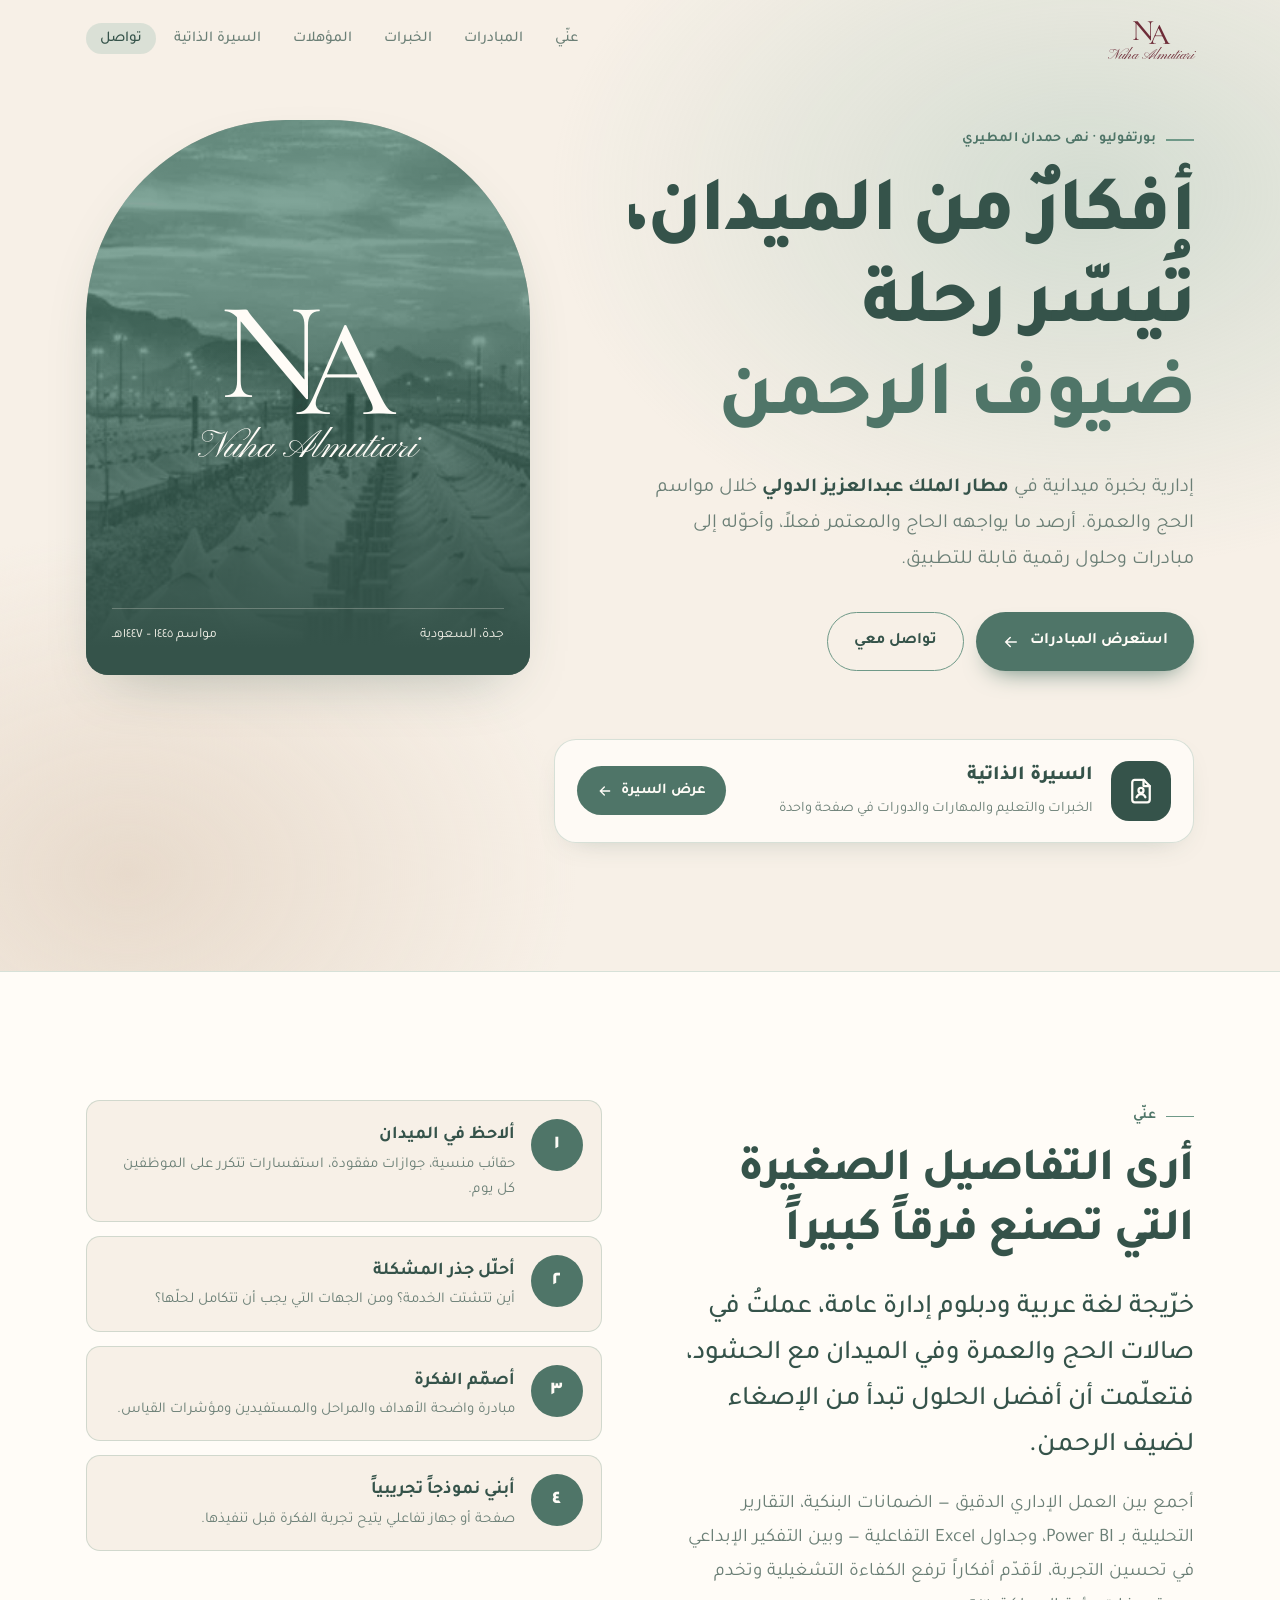
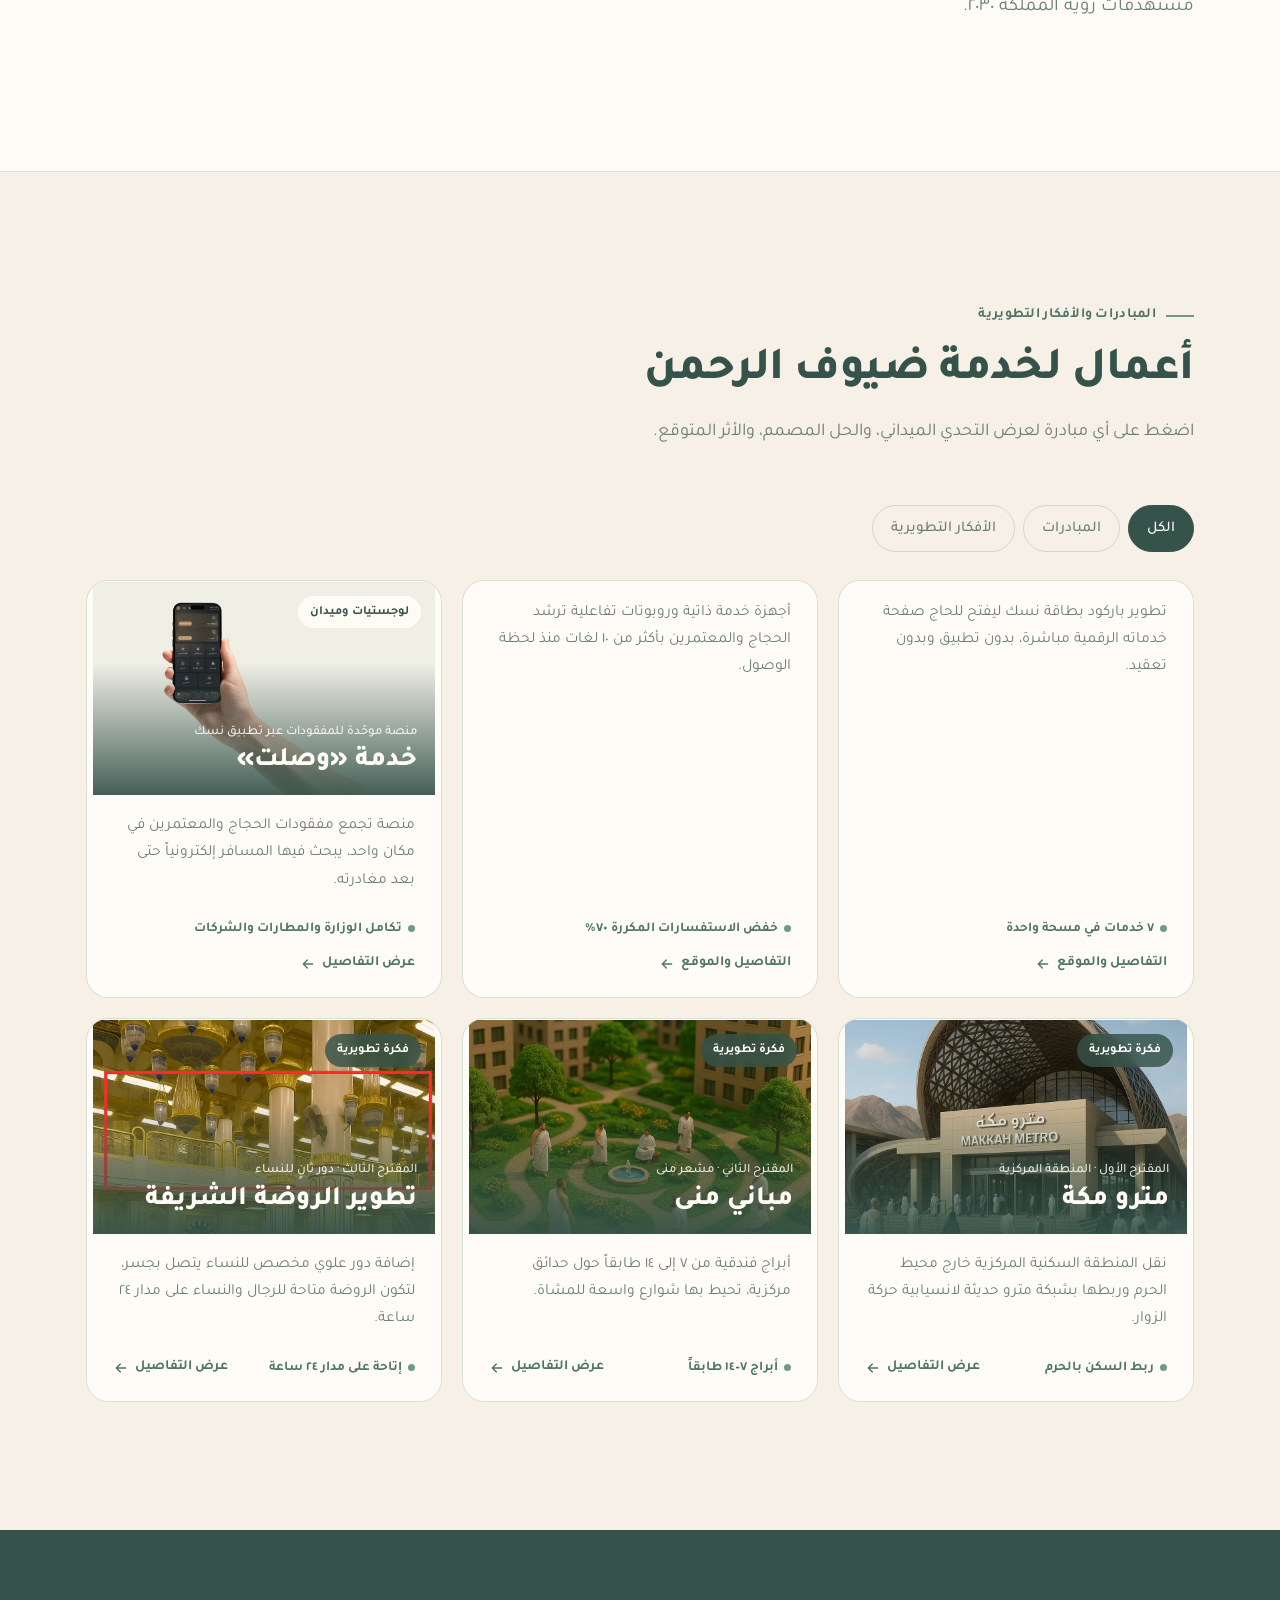
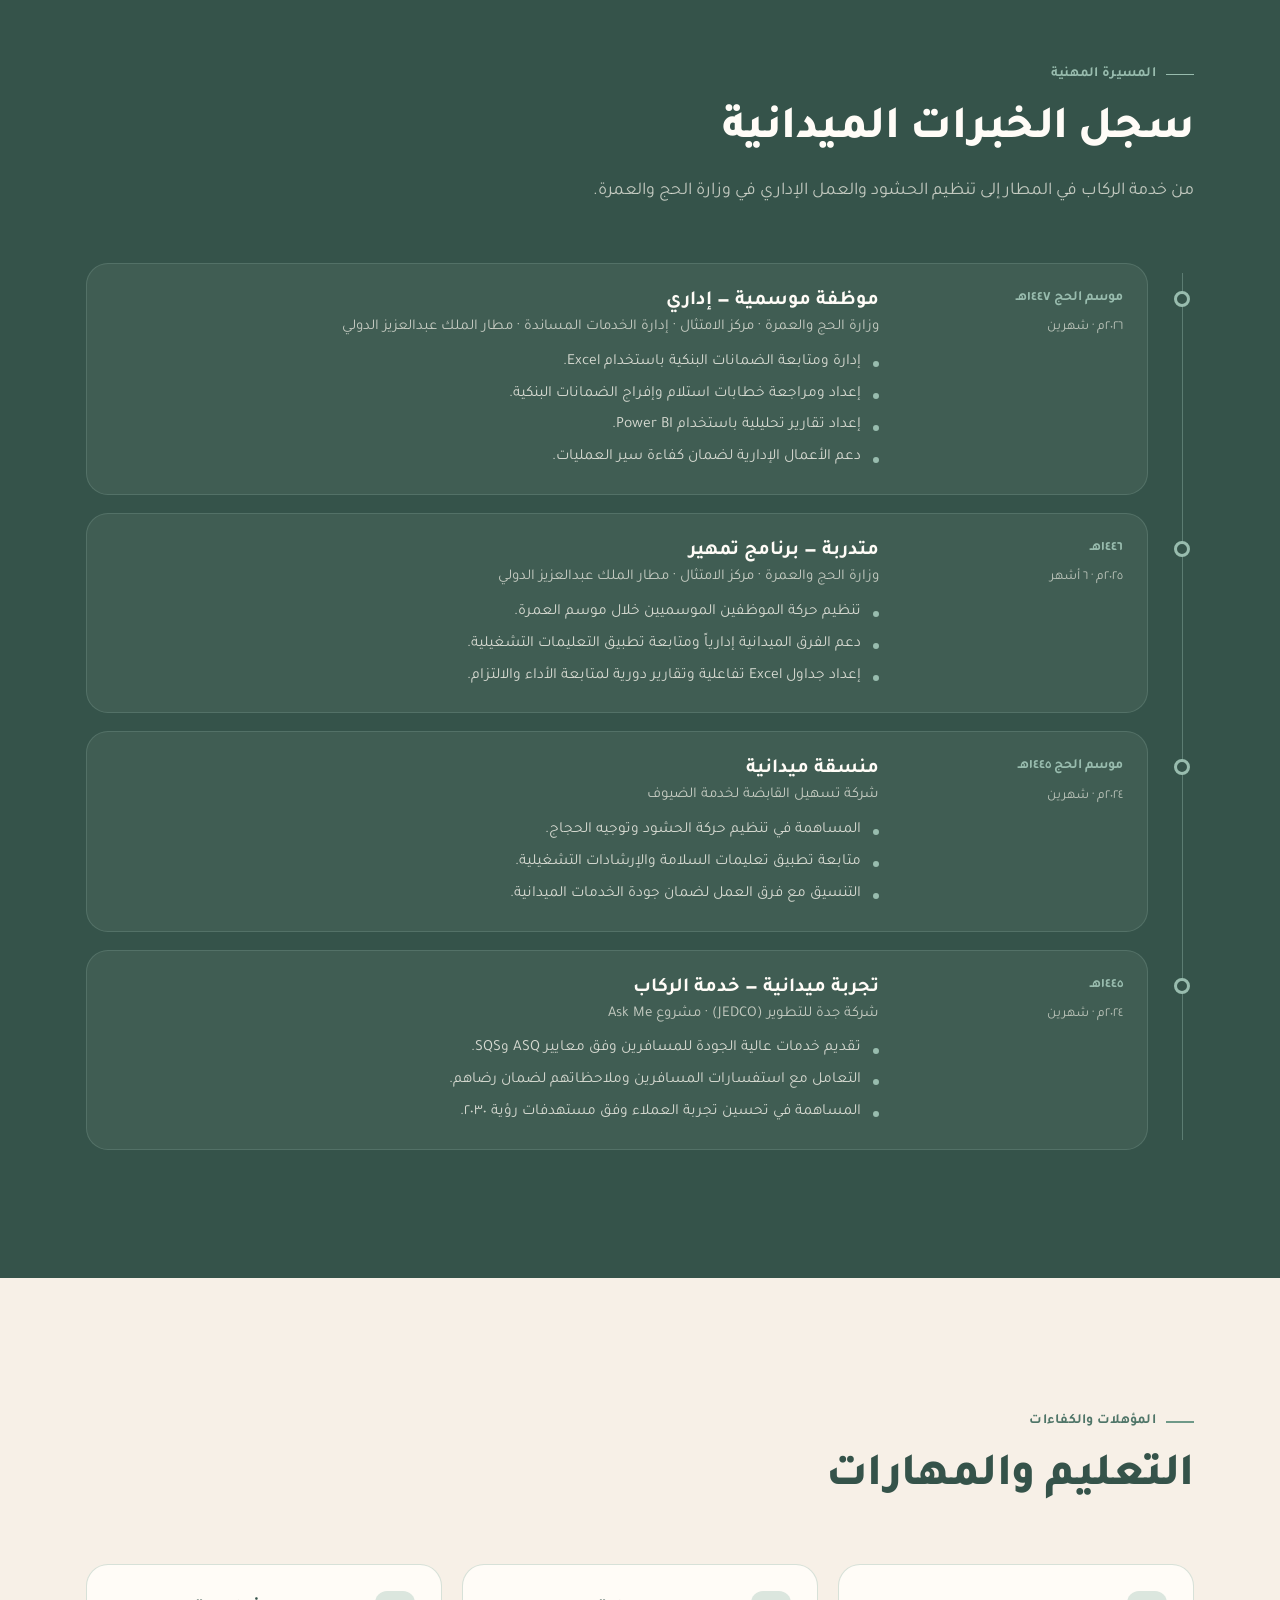
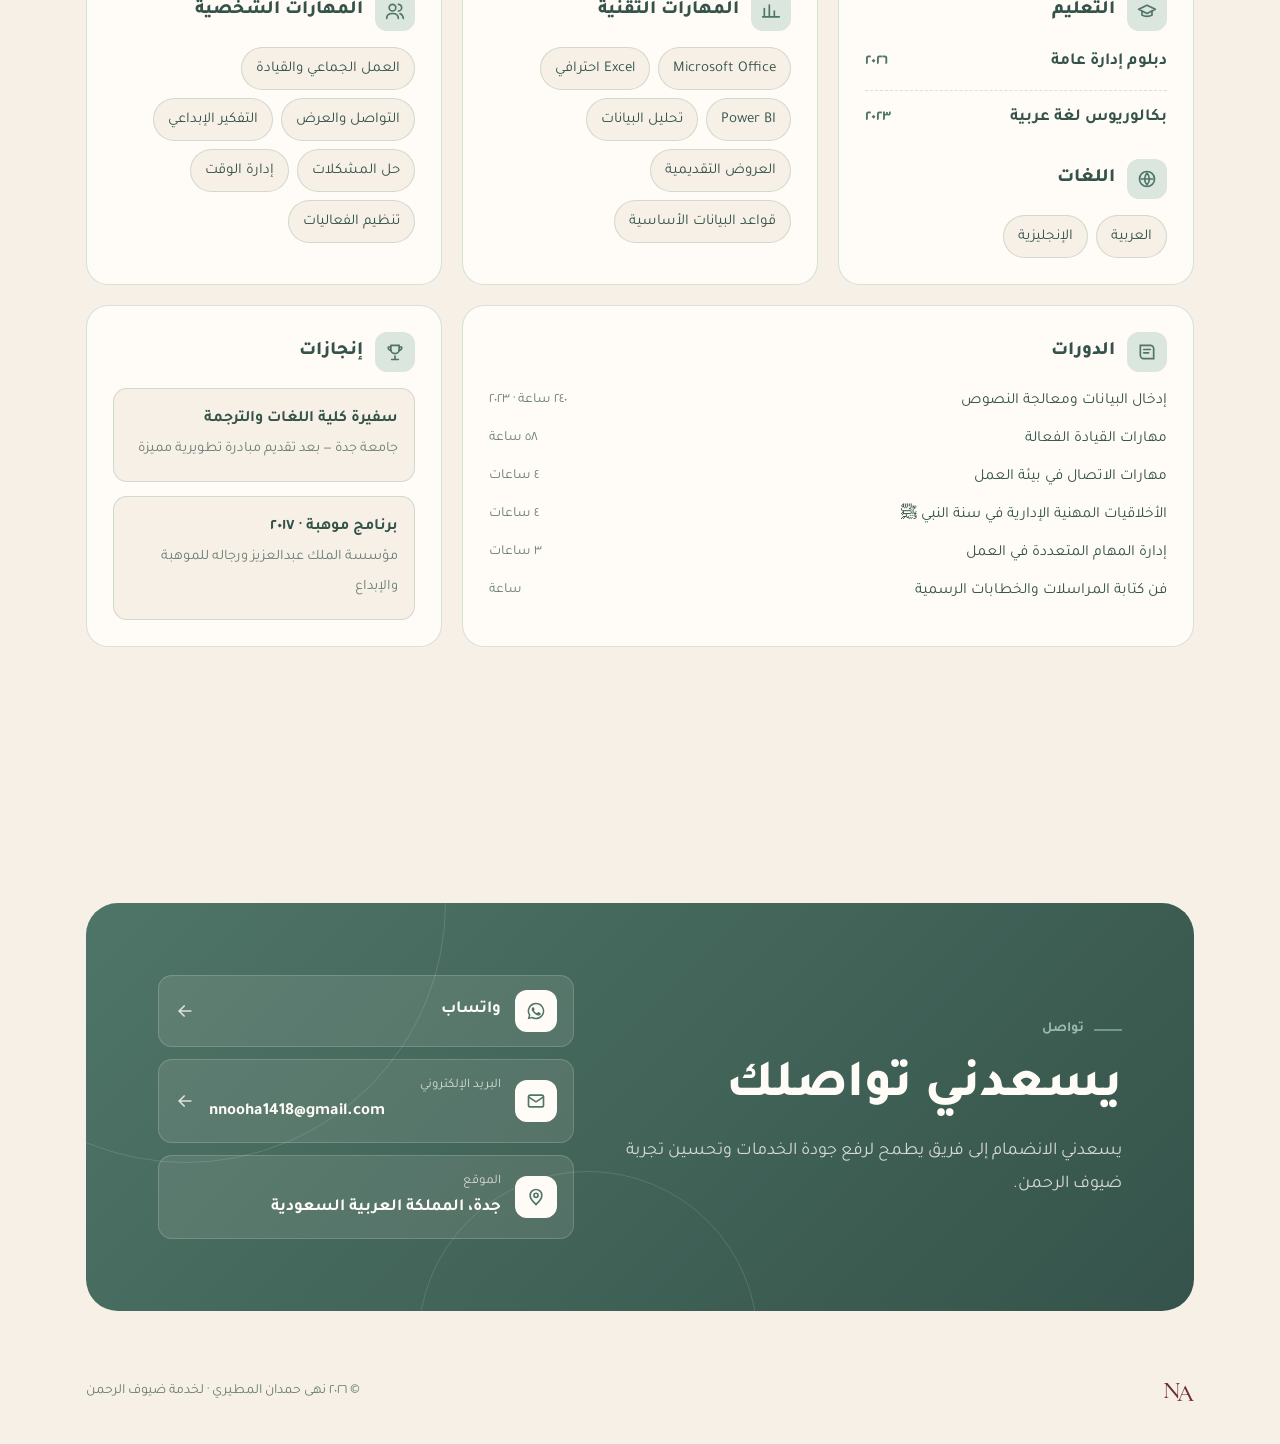
==== commit b3649e03: "تصحيح «شهران» إلى «شهرين» وتحديث ملف السيرة PDF Co-Authored-By: Claude Opus 5.5 <noreply@anthropic.c" ====
--- a/index.html
+++ b/index.html
@@ -105,7 +105,7 @@
     </div>
     <ol class="timeline">
       <li class="reveal"><div class="t-card">
-        <div class="t-when">موسم الحج ١٤٤٧هـ<small>٢٠٢٦م · شهران</small></div>
+        <div class="t-when">موسم الحج ١٤٤٧هـ<small>٢٠٢٦م · شهرين</small></div>
         <div><h3>موظفة موسمية — إداري<small>وزارة الحج والعمرة · مركز الامتثال · إدارة الخدمات المساندة · مطار الملك عبدالعزيز الدولي</small></h3>
         <ul><li>إدارة ومتابعة الضمانات البنكية باستخدام Excel.</li><li>إعداد ومراجعة خطابات استلام وإفراج الضمانات البنكية.</li><li>إعداد تقارير تحليلية باستخدام Power BI.</li><li>دعم الأعمال الإدارية لضمان كفاءة سير العمليات.</li></ul></div>
       </div></li>
@@ -115,12 +115,12 @@
         <ul><li>تنظيم حركة الموظفين الموسميين خلال موسم العمرة.</li><li>دعم الفرق الميدانية إدارياً ومتابعة تطبيق التعليمات التشغيلية.</li><li>إعداد جداول Excel تفاعلية وتقارير دورية لمتابعة الأداء والالتزام.</li></ul></div>
       </div></li>
       <li class="reveal"><div class="t-card">
-        <div class="t-when">موسم الحج ١٤٤٥هـ<small>٢٠٢٤م · شهران</small></div>
+        <div class="t-when">موسم الحج ١٤٤٥هـ<small>٢٠٢٤م · شهرين</small></div>
         <div><h3>منسقة ميدانية<small>شركة تسهيل القابضة لخدمة الضيوف</small></h3>
         <ul><li>المساهمة في تنظيم حركة الحشود وتوجيه الحجاج.</li><li>متابعة تطبيق تعليمات السلامة والإرشادات التشغيلية.</li><li>التنسيق مع فرق العمل لضمان جودة الخدمات الميدانية.</li></ul></div>
       </div></li>
       <li class="reveal"><div class="t-card">
-        <div class="t-when">١٤٤٥هـ<small>٢٠٢٤م · شهران</small></div>
+        <div class="t-when">١٤٤٥هـ<small>٢٠٢٤م · شهرين</small></div>
         <div><h3>تجربة ميدانية — خدمة الركاب<small>شركة جدة للتطوير (JEDCO) · مشروع Ask Me</small></h3>
         <ul><li>تقديم خدمات عالية الجودة للمسافرين وفق معايير ASQ وSQS.</li><li>التعامل مع استفسارات المسافرين وملاحظاتهم لضمان رضاهم.</li><li>المساهمة في تحسين تجربة العملاء وفق مستهدفات رؤية ٢٠٣٠.</li></ul></div>
       </div></li>
